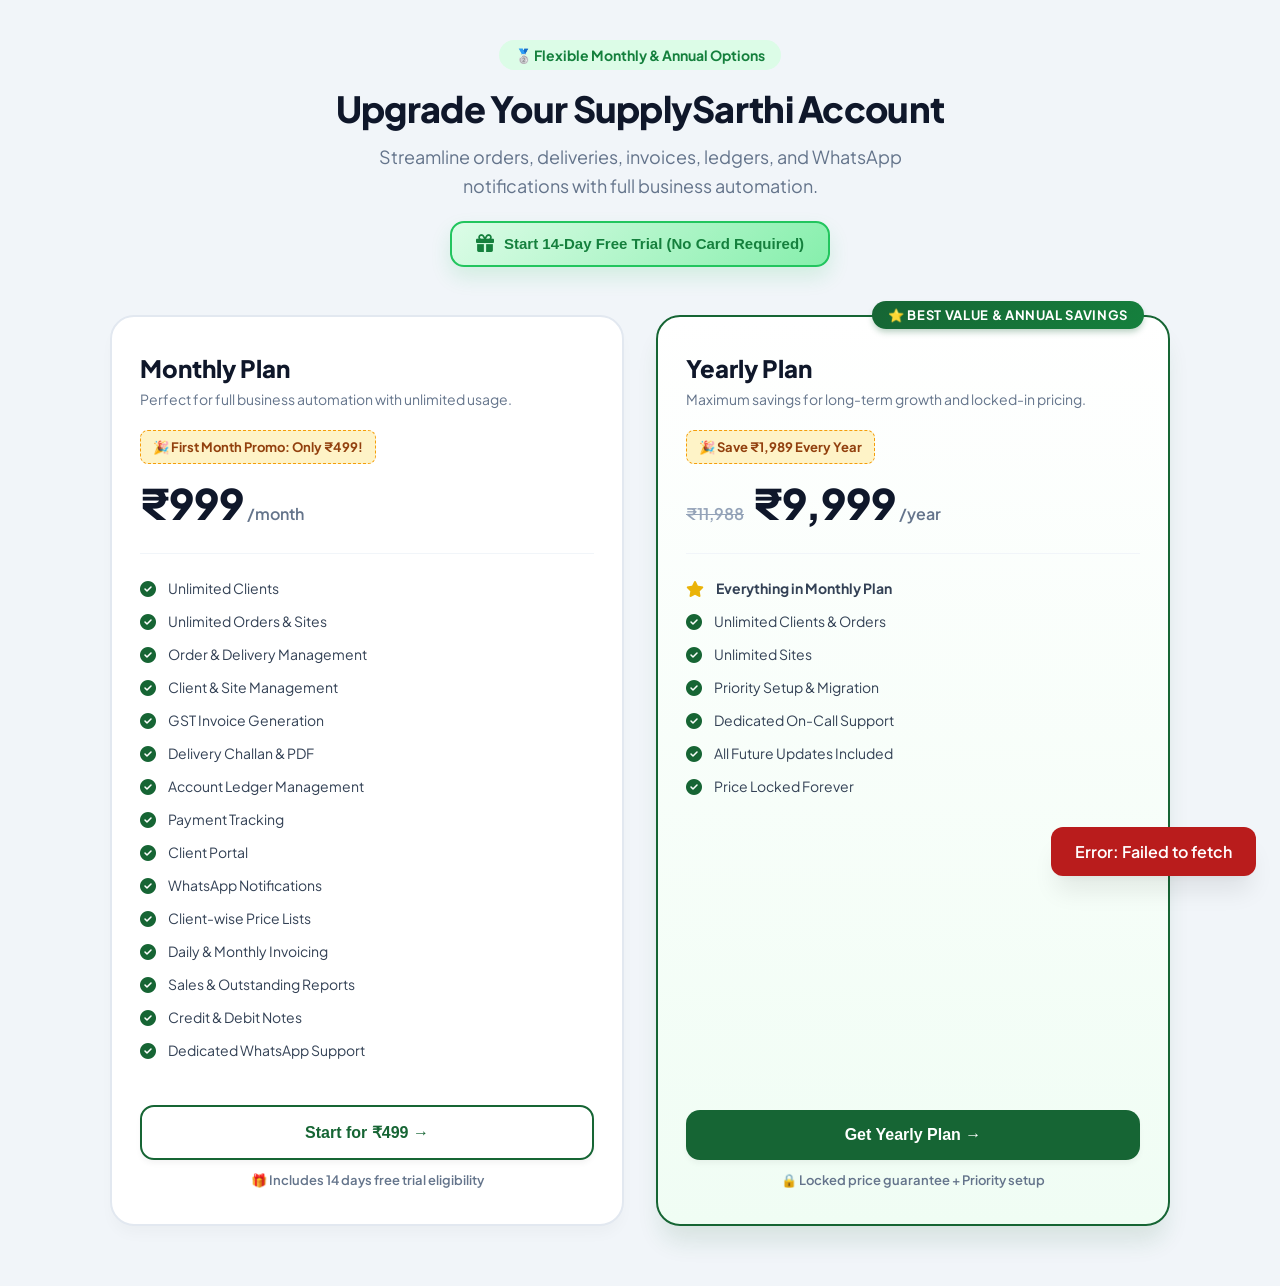
==== subscription.html @ 8e4b7848 "update" ====
<!DOCTYPE html>
<html lang="en">
<head>
  <meta charset="UTF-8">
  <meta name="viewport" content="width=device-width, initial-scale=1.0, maximum-scale=1.0">
  <title>SupplySarthi | Flexible Subscription Plans</title>
  <link rel="preconnect" href="https://fonts.googleapis.com">
  <link rel="preconnect" href="https://fonts.gstatic.com" crossorigin>
  <link href="https://fonts.googleapis.com/css2?family=Plus+Jakarta+Sans:wght@400;500;600;700;800&display=swap" rel="stylesheet">
  <link rel="stylesheet" href="https://cdnjs.cloudflare.com/ajax/libs/font-awesome/6.4.0/css/all.min.css">
  <link rel="stylesheet" href="styles.css">
  <style>
    :root {
      --primary: #166534;
      --primary-dark: #14532d;
      --primary-light: #dcfce7;
      --accent: #f59e0b;
      --bg: #f8fafc;
      --card-bg: #ffffff;
      --text: #0f172a;
      --text-muted: #64748b;
      --border: #e2e8f0;
      --shadow-lg: 0 20px 25px -5px rgba(0, 0, 0, 0.08), 0 8px 10px -6px rgba(0, 0, 0, 0.04);
    }
    
    body {
      font-family: 'Plus Jakarta Sans', sans-serif;
      background: #f1f5f9;
      color: var(--text);
      margin: 0;
      padding: 0;
      min-height: 100vh;
    }

    .sub-container {
      max-width: 1100px;
      margin: 0 auto;
      padding: 40px 20px 60px;
    }

    .sub-header {
      text-align: center;
      margin-bottom: 48px;
    }

    .sub-badge {
      display: inline-flex;
      align-items: center;
      gap: 6px;
      padding: 6px 16px;
      background: #dcfce7;
      color: #15803d;
      border-radius: 9999px;
      font-size: 14px;
      font-weight: 700;
      margin-bottom: 16px;
    }

    .sub-title {
      font-size: 36px;
      font-weight: 800;
      color: #0f172a;
      margin: 0 0 12px;
      letter-spacing: -0.02em;
    }

    .sub-subtitle {
      font-size: 18px;
      color: #64748b;
      margin: 0 auto;
      max-width: 600px;
      line-height: 1.6;
    }

    .plans-grid {
      display: grid;
      grid-template-columns: repeat(auto-fit, minmax(320px, 1fr));
      gap: 32px;
      align-items: stretch;
    }

    .plan-card {
      background: #ffffff;
      border: 2px solid var(--border);
      border-radius: 24px;
      padding: 36px 28px;
      position: relative;
      display: flex;
      flex-direction: column;
      box-shadow: 0 10px 15px -3px rgba(0,0,0,0.03);
      transition: transform 0.2s ease, box-shadow 0.2s ease;
    }

    .plan-card:hover {
      transform: translateY(-4px);
      box-shadow: var(--shadow-lg);
    }

    .plan-card.featured {
      border-color: var(--primary);
      background: linear-gradient(180deg, #ffffff 0%, #f0fdf4 100%);
      box-shadow: 0 20px 25px -5px rgba(22, 101, 52, 0.12);
    }

    .featured-tag {
      position: absolute;
      top: -16px;
      right: 24px;
      background: linear-gradient(135deg, #166534, #15803d);
      color: #ffffff;
      font-weight: 700;
      font-size: 13px;
      padding: 6px 16px;
      border-radius: 9999px;
      letter-spacing: 0.05em;
      text-transform: uppercase;
      box-shadow: 0 4px 6px -1px rgba(22, 101, 52, 0.3);
    }

    .plan-name {
      font-size: 24px;
      font-weight: 800;
      color: #0f172a;
      margin: 0 0 6px;
      display: flex;
      align-items: center;
      gap: 10px;
    }

    .plan-desc {
      font-size: 14px;
      color: #64748b;
      margin: 0 0 20px;
      line-height: 1.5;
    }

    .plan-price-box {
      margin-bottom: 24px;
      padding-bottom: 24px;
      border-bottom: 1px solid #f1f5f9;
    }

    .promo-banner {
      background: #fef3c7;
      color: #92400e;
      border: 1px dashed #f59e0b;
      padding: 8px 12px;
      border-radius: 8px;
      font-size: 13px;
      font-weight: 700;
      margin-bottom: 12px;
      display: inline-block;
    }

    .price-original {
      text-decoration: line-through;
      color: #94a3b8;
      font-size: 16px;
      font-weight: 600;
      margin-right: 6px;
    }

    .price-value {
      font-size: 42px;
      font-weight: 800;
      color: #0f172a;
    }

    .price-period {
      font-size: 16px;
      color: #64748b;
      font-weight: 600;
    }

    .feature-list {
      list-style: none;
      padding: 0;
      margin: 0 0 32px;
      flex-grow: 1;
    }

    .feature-item {
      display: flex;
      align-items: flex-start;
      gap: 12px;
      font-size: 14px;
      color: #334155;
      margin-bottom: 12px;
      line-height: 1.5;
    }

    .feature-item i {
      color: #166534;
      font-size: 16px;
      margin-top: 3px;
      flex-shrink: 0;
    }

    .btn-plan {
      display: block;
      width: 100%;
      padding: 16px;
      border-radius: 14px;
      font-size: 16px;
      font-weight: 700;
      text-align: center;
      cursor: pointer;
      border: none;
      transition: all 0.2s ease;
      box-shadow: 0 4px 6px -1px rgba(0, 0, 0, 0.05);
    }

    .btn-plan-primary {
      background: var(--primary);
      color: #ffffff;
    }

    .btn-plan-primary:hover {
      background: var(--primary-dark);
      box-shadow: 0 10px 15px -3px rgba(22, 101, 52, 0.3);
    }

    .btn-plan-outline {
      background: #ffffff;
      color: var(--primary);
      border: 2px solid var(--primary);
    }

    .btn-plan-outline:hover {
      background: #f0fdf4;
    }

    .trial-badge {
      text-align: center;
      font-size: 13px;
      color: #64748b;
      margin-top: 12px;
      font-weight: 600;
    }

    .toast-box {
      position: fixed;
      bottom: 24px;
      right: 24px;
      padding: 14px 24px;
      border-radius: 12px;
      background: #0f172a;
      color: #fff;
      font-weight: 600;
      z-index: 9999;
      display: none;
      box-shadow: var(--shadow-lg);
    }
    .toast-box.show { display: block; }
  </style>
</head>
<body>

  <div class="sub-container">
    <div class="sub-header">
      <div class="sub-badge">🥈 Flexible Monthly &amp; Annual Options</div>
      <h1 class="sub-title">Upgrade Your SupplySarthi Account</h1>
      <p class="sub-subtitle">Streamline orders, deliveries, invoices, ledgers, and WhatsApp notifications with full business automation.</p>
      
      <div id="freeTrialBtnContainer" style="margin-top:20px;">
        <button onclick="startFreeTrialDirect()" style="background:linear-gradient(135deg,#dcfce7,#86efac);color:#15803d;border:2px solid #22c55e;padding:12px 24px;border-radius:14px;font-size:15px;font-weight:800;cursor:pointer;display:inline-flex;align-items:center;gap:10px;box-shadow:0 10px 20px rgba(34,197,94,0.15);transition:transform 0.2s;">
          <i class="fa fa-gift" style="font-size:18px;"></i> Start 14-Day Free Trial (No Card Required)
        </button>
      </div>
    </div>

    <div class="plans-grid">

      <!-- Monthly Plan Card -->
      <div class="plan-card">
        <div class="plan-name">
          <span>Monthly Plan</span>
        </div>
        <p class="plan-desc">Perfect for full business automation with unlimited usage.</p>
        
        <div class="plan-price-box">
          <div class="promo-banner">🎉 First Month Promo: Only ₹499!</div>
          <div>
            <span class="price-value">₹999</span>
            <span class="price-period">/month</span>
          </div>
        </div>

        <ul class="feature-list">
          <li class="feature-item"><i class="fa-solid fa-check-circle"></i> <span>Unlimited Clients</span></li>
          <li class="feature-item"><i class="fa-solid fa-check-circle"></i> <span>Unlimited Orders & Sites</span></li>
          <li class="feature-item"><i class="fa-solid fa-check-circle"></i> <span>Order & Delivery Management</span></li>
          <li class="feature-item"><i class="fa-solid fa-check-circle"></i> <span>Client & Site Management</span></li>
          <li class="feature-item"><i class="fa-solid fa-check-circle"></i> <span>GST Invoice Generation</span></li>
          <li class="feature-item"><i class="fa-solid fa-check-circle"></i> <span>Delivery Challan & PDF</span></li>
          <li class="feature-item"><i class="fa-solid fa-check-circle"></i> <span>Account Ledger Management</span></li>
          <li class="feature-item"><i class="fa-solid fa-check-circle"></i> <span>Payment Tracking</span></li>
          <li class="feature-item"><i class="fa-solid fa-check-circle"></i> <span>Client Portal</span></li>
          <li class="feature-item"><i class="fa-solid fa-check-circle"></i> <span>WhatsApp Notifications</span></li>
          <li class="feature-item"><i class="fa-solid fa-check-circle"></i> <span>Client-wise Price Lists</span></li>
          <li class="feature-item"><i class="fa-solid fa-check-circle"></i> <span>Daily & Monthly Invoicing</span></li>
          <li class="feature-item"><i class="fa-solid fa-check-circle"></i> <span>Sales & Outstanding Reports</span></li>
          <li class="feature-item"><i class="fa-solid fa-check-circle"></i> <span>Credit & Debit Notes</span></li>
          <li class="feature-item"><i class="fa-solid fa-check-circle"></i> <span>Dedicated WhatsApp Support</span></li>
        </ul>

        <button class="btn-plan btn-plan-outline" onclick="startSubscriptionCheckout('monthly', true)">
          Start for ₹499 →
        </button>
        <div id="freeTrialBadge" class="trial-badge">🎁 Includes 14 days free trial eligibility</div>
      </div>

      <!-- Yearly Plan Card (Featured) -->
      <div class="plan-card featured">
        <div class="featured-tag">⭐ Best Value & Annual Savings</div>
        <div class="plan-name">
          <span>Yearly Plan</span>
        </div>
        <p class="plan-desc">Maximum savings for long-term growth and locked-in pricing.</p>
        
        <div class="plan-price-box">
          <div class="promo-banner">🎉 Save ₹1,989 Every Year</div>
          <div>
            <span class="price-original">₹11,988</span>
            <span class="price-value">₹9,999</span>
            <span class="price-period">/year</span>
          </div>
        </div>

        <ul class="feature-list">
          <li class="feature-item"><i class="fa-solid fa-star" style="color:#eab308;"></i> <strong>Everything in Monthly Plan</strong></li>
          <li class="feature-item"><i class="fa-solid fa-check-circle"></i> <span>Unlimited Clients & Orders</span></li>
          <li class="feature-item"><i class="fa-solid fa-check-circle"></i> <span>Unlimited Sites</span></li>
          <li class="feature-item"><i class="fa-solid fa-check-circle"></i> <span>Priority Setup & Migration</span></li>
          <li class="feature-item"><i class="fa-solid fa-check-circle"></i> <span>Dedicated On-Call Support</span></li>
          <li class="feature-item"><i class="fa-solid fa-check-circle"></i> <span>All Future Updates Included</span></li>
          <li class="feature-item"><i class="fa-solid fa-check-circle"></i> <span>Price Locked Forever</span></li>
        </ul>

        <button class="btn-plan btn-plan-primary" onclick="startSubscriptionCheckout('yearly', false)">
          Get Yearly Plan →
        </button>
        <div class="trial-badge">🔒 Locked price guarantee + Priority setup</div>
      </div>

    </div>
  </div>

  <div id="toast" class="toast-box"></div>

  <!-- Busy Overlay -->
  <div id="busyOverlay" class="busy-overlay" style="display:none;position:fixed;inset:0;background:rgba(15,23,42,0.6);backdrop-filter:blur(4px);z-index:10000;justify-content:center;align-items:center;color:#fff;text-align:center;">
    <div style="background:#ffffff;color:#0f172a;padding:32px 48px;border-radius:20px;box-shadow:var(--shadow-lg);">
      <i class="fa-solid fa-circle-notch fa-spin" style="font-size:36px;color:#166534;margin-bottom:16px;"></i>
      <h3 id="busyTitle" style="margin:0 0 8px;font-size:20px;">Please wait</h3>
      <p id="busySubtitle" style="margin:0;color:#64748b;font-size:14px;">Processing...</p>
    </div>
  </div>

  <script src="https://checkout.razorpay.com/v1/checkout.js"></script>
  <script src="config.js"></script>
  <script>
    document.addEventListener('DOMContentLoaded', function () {
      api('getSubscriptionInfo', {}, function (r) {
        if (r && (r.hasUsedTrial || r.canUseFreeTrial === false || r.plan)) {
          var btnContainer = document.getElementById('freeTrialBtnContainer');
          if (btnContainer) btnContainer.style.display = 'none';
          var trialBadge = document.getElementById('freeTrialBadge');
          if (trialBadge) trialBadge.style.display = 'none';
        }
      });
    });

    function toast(msg, isErr) {
      var t = document.getElementById('toast');
      t.textContent = msg;
      t.style.background = isErr ? '#b91c1c' : '#166534';
      t.classList.add('show');
      setTimeout(function () { t.classList.remove('show'); }, 3500);
    }
    function beginBusy(title, subtitle) {
      document.getElementById('busyTitle').textContent = title || 'Please wait';
      document.getElementById('busySubtitle').textContent = subtitle || 'Processing...';
      document.getElementById('busyOverlay').style.display = 'flex';
    }
    function endBusy() {
      document.getElementById('busyOverlay').style.display = 'none';
    }
    function api(action, payload, cb, errCb) {
      var body = Object.assign({ action: action }, payload || {});
      fetch(CONFIG.GAS_URL, {
        method: 'POST',
        headers: { 'Content-Type': 'text/plain;charset=utf-8' },
        body: JSON.stringify(body)
      })
      .then(function (r) { return r.json(); })
      .then(function (data) { if (cb) cb(data); })
      .catch(function (err) { if (errCb) errCb(err); else toast('Error: ' + err.message, true); });
    }
    function startFreeTrialDirect() {
      beginBusy('Activating Free Trial', 'Updating subscription database...');
      api('startFreeTrial', {}, function (r) {
        endBusy();
        if (r && r.success) {
          toast('🎉 ' + (r.message || '14-Day Free Trial activated!'), false);
          setTimeout(function () { window.location.href = 'index.html'; }, 1200);
        } else {
          toast('❌ ' + (r ? r.message : 'Trial activation failed'), true);
        }
      }, function (err) {
        endBusy();
        toast('❌ Error: ' + err.message, true);
      });
    }
  </script>
  <script src="razorpay.js"></script>
</body>
</html>
---- styles.css ----
@import url('https://fonts.googleapis.com/css2?family=Inter:wght@400;500;600;700;800;900&display=swap');

* {
  margin: 0;
  padding: 0;
  box-sizing: border-box;
}

:root {
  --green-dark: #052e16;
  --green-mid: #14532d;
  --green-bright: #16a34a;
  --green-light: #4ade80;
  --accent: #f59e0b;
  --accent2: #ef4444;
  --bg: #f0fdf4;
  --white: #ffffff;
  --text: #0f1f14;
  --muted: #5a7065;
  --border: #bbf7d0;
  --sidebar-w: 240px;
  --shadow: 0 1px 3px rgba(5, 46, 22, 0.06), 0 4px 16px rgba(5, 46, 22, 0.08);
  --shadow-lg: 0 8px 32px rgba(5, 46, 22, 0.12), 0 2px 8px rgba(5, 46, 22, 0.06);
  --radius: 14px;
  --radius-sm: 9px;
  --radius-lg: 20px;
}

body {
  font-family: 'Inter', sans-serif;
  background: var(--bg);
  color: var(--text);
  min-height: 100vh;
  -webkit-font-smoothing: antialiased;
}

.brand-stack {
  display: flex;
  flex-direction: column;
  min-width: 0;
  line-height: 1.15;
}

.brand-name {
  font-weight: 800;
  white-space: nowrap;
  overflow: hidden;
  text-overflow: ellipsis;
  letter-spacing: -0.3px;
}

.brand-powered {
  font-size: 10px;
  opacity: 0.65;
  letter-spacing: 0.5px;
  white-space: nowrap;
  overflow: hidden;
  text-overflow: ellipsis;
}

.brand-powered-accent {
  font-weight: 700;
  opacity: 1;
}

/* ===== SCREEN SYSTEM ===== */
.screen {
  display: none !important;
}

.screen.active {
  display: block !important;
}

/* ===== LOADER ===== */
#loader {
  position: fixed;
  inset: 0;
  background: linear-gradient(135deg, var(--green-dark) 0%, #0d3320 50%, #052e16 100%);
  display: flex;
  flex-direction: column;
  align-items: center;
  justify-content: center;
  z-index: 9999;
  color: white;
  gap: 20px;
}

#loader::before {
  content: '';
  position: absolute;
  width: 600px;
  height: 600px;
  border-radius: 50%;
  background: radial-gradient(circle, rgba(22, 163, 74, 0.18) 0%, transparent 70%);
  animation: loaderPulse 3s ease-in-out infinite;
}

@keyframes loaderPulse {

  0%,
  100% {
    transform: scale(1);
    opacity: 0.6;
  }

  50% {
    transform: scale(1.15);
    opacity: 1;
  }
}

#loader .logo {
  font-size: 52px;
  filter: drop-shadow(0 0 24px rgba(74, 222, 128, 0.4));
  position: relative;
  z-index: 1;
}

#loader h1 {
  font-size: 24px;
  font-weight: 800;
  letter-spacing: -0.5px;
  position: relative;
  z-index: 1;
}

#loader .brand-powered {
  opacity: 0.65;
  color: rgba(187, 247, 208, 0.9);
  position: relative;
  z-index: 1;
}

#loader p {
  font-size: 13px;
  opacity: 0.5;
  position: relative;
  z-index: 1;
  letter-spacing: 0.5px;
}

.spinner {
  width: 36px;
  height: 36px;
  border: 3px solid rgba(255, 255, 255, 0.15);
  border-top-color: rgba(74, 222, 128, 0.9);
  border-radius: 50%;
  animation: spin 0.75s linear infinite;
  position: relative;
  z-index: 1;
}

@keyframes spin {
  to {
    transform: rotate(360deg);
  }
}

/* ===== GLOBAL BUSY OVERLAY ===== */
#busyOverlay {
  position: fixed;
  inset: 0;
  display: none;
  align-items: center;
  justify-content: center;
  background: rgba(5, 46, 22, 0.4);
  backdrop-filter: blur(4px);
  -webkit-backdrop-filter: blur(4px);
  z-index: 9998;
  padding: 18px;
}

#busyOverlay.open {
  display: flex;
}

.busy-card {
  width: 100%;
  max-width: 400px;
  background: rgba(255, 255, 255, 0.97);
  border: 1px solid rgba(187, 247, 208, 0.8);
  border-radius: var(--radius-lg);
  box-shadow: 0 24px 64px rgba(5, 46, 22, 0.22);
  padding: 20px 24px;
  display: flex;
  align-items: center;
  gap: 16px;
}

.busy-spin {
  width: 38px;
  height: 38px;
  border: 3px solid rgba(22, 163, 74, 0.15);
  border-top-color: var(--green-bright);
  border-radius: 50%;
  animation: spin 0.75s linear infinite;
  flex: 0 0 auto;
}

.busy-ttl {
  font-size: 14px;
  font-weight: 700;
  color: var(--green-dark);
  margin-bottom: 3px;
  letter-spacing: -0.2px;
}

.busy-sub {
  font-size: 12px;
  color: var(--muted);
}

/* ===== LEDGER ===== */
.ledger-sum {
  margin-top: 16px;
  display: grid;
  grid-template-columns: repeat(3, 1fr);
  gap: 12px;
}

.ledger-sum .ls-card {
  border: 1px solid var(--border);
  border-radius: var(--radius);
  padding: 14px 16px;
  background: white;
  display: flex;
  align-items: center;
  justify-content: space-between;
  gap: 12px;
  box-shadow: var(--shadow);
}

.ledger-sum .ls-lbl {
  font-size: 10px;
  color: var(--muted);
  font-weight: 700;
  text-transform: uppercase;
  letter-spacing: 0.7px;
  margin-bottom: 5px;
}

.ledger-sum .ls-val {
  font-size: 17px;
  font-weight: 800;
  color: var(--text);
  letter-spacing: -0.3px;
}

.ledger-sum .ls-icon {
  width: 36px;
  height: 36px;
  border-radius: 10px;
  display: flex;
  align-items: center;
  justify-content: center;
  flex: 0 0 auto;
  font-size: 15px;
}

@media(max-width:640px) {
  .ledger-sum {
    grid-template-columns: 1fr;
  }
}

/* ===== LOGIN SCREEN ===== */
#loginScreen {
  min-height: 100vh;
  display: flex;
  align-items: center;
  justify-content: center;
  padding: 24px;
  background:
    radial-gradient(ellipse 900px 700px at 15% 15%, rgba(22, 163, 74, 0.12) 0%, transparent 65%),
    radial-gradient(ellipse 700px 500px at 85% 80%, rgba(245, 158, 11, 0.08) 0%, transparent 65%),
    linear-gradient(160deg, #e8f5ea 0%, #f0fdf4 50%, #ecfdf5 100%);
  background-attachment: fixed;
}

#loginScreen.active {
  display: flex !important;
}

.login-shell {
  width: 100%;
  max-width: 440px;
}

#loginBox {
  --loginA: var(--green-dark);
  --loginB: var(--green-bright);
  --loginRing: rgba(22, 163, 74, 0.2);
  --loginSoft: rgba(22, 163, 74, 0.12);
  width: 100%;
  border-radius: 28px;
  overflow: hidden;
  border: 1px solid rgba(255, 255, 255, 0.7);
  box-shadow: 0 32px 80px rgba(5, 46, 22, 0.16), 0 4px 16px rgba(5, 46, 22, 0.08), inset 0 1px 0 rgba(255, 255, 255, 0.9);
  background: rgba(255, 255, 255, 0.92);
  backdrop-filter: blur(32px);
  -webkit-backdrop-filter: blur(32px);
  transition: all 0.4s cubic-bezier(0.16, 1, 0.3, 1);
  display: flex;
  flex-direction: column;
}

#loginBox.mode-admin {
  --loginA: #052e16;
  --loginB: #16a34a;
  --loginRing: rgba(22, 163, 74, 0.22);
  --loginSoft: rgba(22, 163, 74, 0.12);
}

#loginBox.mode-client {
  --loginA: #1e3a8a;
  --loginB: #0284c7;
  --loginRing: rgba(2, 132, 199, 0.22);
  --loginSoft: rgba(30, 58, 138, 0.10);
}

.login-hero {
  position: relative;
  padding: 44px 36px 34px;
  color: #fff;
  background: linear-gradient(140deg, var(--loginA) 0%, var(--loginB) 100%);
  text-align: center;
  display: flex;
  flex-direction: column;
  align-items: center;
  gap: 16px;
  overflow: hidden;
}

.login-hero::before {
  content: '';
  position: absolute;
  top: -40%;
  right: -20%;
  width: 280px;
  height: 280px;
  border-radius: 50%;
  background: rgba(255, 255, 255, 0.07);
  pointer-events: none;
}

.login-hero::after {
  content: '';
  position: absolute;
  bottom: -30px;
  left: 0;
  right: 0;
  height: 60px;
  background: rgba(255, 255, 255, 0.92);
  filter: blur(16px);
  border-radius: 50%;
  transform: scaleX(1.2);
}

.login-brand {
  display: flex;
  flex-direction: column;
  align-items: center;
  gap: 14px;
  position: relative;
  z-index: 2;
}

.login-brand-icon {
  width: 64px;
  height: 64px;
  border-radius: 20px;
  background: rgba(255, 255, 255, 0.18);
  border: 1.5px solid rgba(255, 255, 255, 0.3);
  display: flex;
  align-items: center;
  justify-content: center;
  font-size: 30px;
  box-shadow: 0 12px 32px rgba(0, 0, 0, 0.15), inset 0 1px 0 rgba(255, 255, 255, 0.3);
  backdrop-filter: blur(12px);
}

.login-logo-sub {
  font-size: 11px;
  opacity: 0.8;
  letter-spacing: 0.8px;
  margin-top: 4px;
}

.login-hero-title {
  font-size: 26px;
  font-weight: 800;
  letter-spacing: -0.6px;
  line-height: 1.2;
  position: relative;
  z-index: 2;
}

.login-hero-sub {
  font-size: 13px;
  opacity: 0.85;
  line-height: 1.6;
  max-width: 300px;
  margin: 0 auto;
  position: relative;
  z-index: 2;
  font-weight: 500;
}

.login-card {
  padding: 0 32px 38px;
  background: transparent;
  position: relative;
  z-index: 3;
  display: flex;
  flex-direction: column;
  gap: 22px;
}

.tab-row {
  display: flex;
  align-items: center;
  gap: 6px;
  padding: 5px;
  border-radius: 18px;
  position: relative;
  margin-top: -22px;
  z-index: 10;
  box-shadow: 0 8px 28px rgba(0, 0, 0, 0.08);
  background: #fff;
  border: 1px solid rgba(0, 0, 0, 0.04);
}

.tab-btn {
  flex: 1;
  padding: 11px 16px;
  border: none;
  background: transparent;
  border-radius: 14px;
  font-family: inherit;
  font-size: 13px;
  font-weight: 700;
  color: var(--muted);
  cursor: pointer;
  transition: all 0.3s cubic-bezier(0.16, 1, 0.3, 1);
  display: flex;
  align-items: center;
  justify-content: center;
  gap: 8px;
  letter-spacing: -0.1px;
}

.tab-btn:hover {
  color: var(--text);
  background: var(--bg);
}

.tab-btn.active {
  background: linear-gradient(135deg, var(--loginA), var(--loginB));
  color: #fff;
  box-shadow: 0 6px 18px var(--loginSoft);
}

.lform {
  display: none;
  animation: formFadeIn 0.35s ease forwards;
}

@keyframes formFadeIn {
  from {
    opacity: 0;
    transform: translateY(8px);
  }

  to {
    opacity: 1;
    transform: translateY(0);
  }
}

.lform.active {
  display: block;
}

.fgroup {
  margin-bottom: 18px;
}

.fgroup label {
  display: block;
  font-size: 11px;
  font-weight: 700;
  color: var(--text);
  margin-bottom: 8px;
  text-transform: uppercase;
  letter-spacing: 0.9px;
}

.inp-wrap {
  position: relative;
}

.inp-wrap i {
  position: absolute;
  left: 16px;
  top: 50%;
  transform: translateY(-50%);
  color: var(--muted);
  font-size: 14px;
  transition: color 0.25s ease;
  pointer-events: none;
}

.inp-wrap input {
  width: 100%;
  padding: 14px 14px 14px 46px;
  border: 1.5px solid #e2e8e5;
  border-radius: 14px;
  font-family: inherit;
  font-size: 14px;
  font-weight: 500;
  color: var(--text);
  background: rgba(240, 253, 244, 0.5);
  outline: none;
  transition: all 0.25s ease;
}

.inp-wrap input::placeholder {
  color: #94a3b8;
  font-weight: 400;
}

.inp-wrap input:focus {
  background: #fff;
  border-color: var(--loginB, var(--green-bright));
  box-shadow: 0 0 0 4px var(--loginRing);
}

.inp-wrap:focus-within i {
  color: var(--loginB, var(--green-bright));
}

.btn-login {
  width: 100%;
  padding: 16px;
  background: linear-gradient(135deg, var(--loginA), var(--loginB));
  color: white;
  border: none;
  border-radius: 14px;
  font-family: inherit;
  font-size: 15px;
  font-weight: 700;
  cursor: pointer;
  transition: all 0.3s cubic-bezier(0.16, 1, 0.3, 1);
  display: flex;
  align-items: center;
  justify-content: center;
  gap: 10px;
  margin-top: 10px;
  box-shadow: 0 8px 24px var(--loginSoft);
  letter-spacing: -0.2px;
}

.btn-login:hover {
  transform: translateY(-2px);
  box-shadow: 0 14px 32px var(--loginRing);
  filter: brightness(1.06);
}

.btn-login:active {
  transform: translateY(0);
}

.btn-login:disabled {
  opacity: 0.55;
  transform: none;
  cursor: not-allowed;
  box-shadow: none;
}

.err-box {
  background: #fef2f2;
  border: 1px solid #fecaca;
  color: #dc2626;
  padding: 12px 14px;
  border-radius: 12px;
  font-size: 13px;
  margin-top: 12px;
  display: none;
  font-weight: 600;
  animation: errShake 0.4s ease;
  align-items: center;
  gap: 8px;
}

@keyframes errShake {

  0%,
  100% {
    transform: translateX(0);
  }

  25% {
    transform: translateX(-4px);
  }

  75% {
    transform: translateX(4px);
  }
}

/* ===== ADMIN LAYOUT ===== */
#adminScreen {
  display: none;
  min-height: 100vh;
}

#adminScreen.active {
  display: flex !important;
  flex-direction: row;
}

.sidebar {
  width: var(--sidebar-w);
  background: linear-gradient(180deg, #052e16 0%, #061f10 100%);
  color: white;
  position: fixed;
  top: 0;
  left: 0;
  height: 100vh;
  display: flex;
  flex-direction: column;
  z-index: 100;
  overflow-y: auto;
  overflow-x: hidden;
  transition: transform 0.3s cubic-bezier(0.16, 1, 0.3, 1);
  scrollbar-width: none;
}

.sidebar::-webkit-scrollbar {
  display: none;
}

.sb-logo {
  padding: 20px 16px 16px;
  display: flex;
  align-items: center;
  gap: 12px;
  border-bottom: 1px solid rgba(255, 255, 255, 0.08);
}

.sb-logo>div {
  min-width: 0;
}

.sb-icon {
  width: 38px;
  height: 38px;
  background: linear-gradient(135deg, var(--green-bright), #22c55e);
  border-radius: 11px;
  display: flex;
  align-items: center;
  justify-content: center;
  font-size: 18px;
  flex: 0 0 auto;
  box-shadow: 0 4px 14px rgba(22, 163, 74, 0.4);
}

.sb-text {
  font-size: 14px;
  font-weight: 800;
  white-space: nowrap;
  overflow: hidden;
  text-overflow: ellipsis;
  letter-spacing: -0.3px;
}

.sb-sub {
  font-size: 10px;
  opacity: 0.4;
  letter-spacing: 0.8px;
  white-space: nowrap;
  overflow: hidden;
  text-overflow: ellipsis;
  margin-top: 2px;
}

.nav-sec {
  padding: 16px 16px 6px;
  font-size: 9px;
  text-transform: uppercase;
  letter-spacing: 1.8px;
  opacity: 0.35;
  font-weight: 700;
}

.nav-a {
  display: flex;
  align-items: center;
  gap: 10px;
  padding: 10px 12px;
  margin: 1px 10px;
  border-radius: 10px;
  cursor: pointer;
  font-size: 13px;
  font-weight: 500;
  color: rgba(255, 255, 255, 0.65);
  transition: all 0.2s ease;
  user-select: none;
  letter-spacing: -0.1px;
}

.nav-a:hover {
  background: rgba(255, 255, 255, 0.08);
  color: rgba(255, 255, 255, 0.95);
}

.nav-a.active {
  background: linear-gradient(135deg, rgba(22, 163, 74, 0.28) 0%, rgba(22, 163, 74, 0.16) 100%);
  color: #4ade80;
  font-weight: 700;
  border: 1px solid rgba(74, 222, 128, 0.18);
}

.nav-a i {
  width: 16px;
  text-align: center;
  font-size: 12px;
  opacity: 0.85;
}

.nav-badge {
  margin-left: auto;
  background: var(--accent);
  color: white;
  font-size: 9px;
  font-weight: 800;
  padding: 2px 7px;
  border-radius: 20px;
  letter-spacing: 0.3px;
}

.sb-foot {
  margin-top: auto;
  padding: 14px 16px;
  border-top: 1px solid rgba(255, 255, 255, 0.07);
  font-size: 10px;
  opacity: 0.35;
  letter-spacing: 0.3px;
}

.admin-main {
  margin-left: var(--sidebar-w);
  flex: 1;
  min-height: 100vh;
  display: flex;
  flex-direction: column;
}

.topbar {
  background: rgba(255, 255, 255, 0.96);
  backdrop-filter: blur(12px);
  -webkit-backdrop-filter: blur(12px);
  border-bottom: 1px solid rgba(187, 247, 208, 0.5);
  padding: 0 24px;
  height: 60px;
  display: flex;
  align-items: center;
  justify-content: space-between;
  position: sticky;
  top: 0;
  z-index: 50;
  box-shadow: 0 1px 12px rgba(5, 46, 22, 0.06);
}

.menu-tog {
  display: none;
  background: none;
  border: none;
  cursor: pointer;
  font-size: 20px;
  color: var(--text);
  padding: 4px;
}

.page-ttl {
  font-size: 15px;
  font-weight: 800;
  letter-spacing: -0.3px;
  color: var(--green-dark);
}

.admin-chip {
  display: flex;
  align-items: center;
  gap: 7px;
  background: linear-gradient(135deg, #f0fdf4, #dcfce7);
  border: 1px solid #bbf7d0;
  padding: 6px 14px;
  border-radius: 999px;
  font-size: 12px;
  font-weight: 700;
  color: var(--green-dark);
}

.credit-chip {
  display: flex;
  align-items: center;
  gap: 8px;
  padding: 6px 14px;
  border-radius: 999px;
  background: linear-gradient(135deg, #eef2ff, #eff6ff);
  border: 1px solid #c7d2fe;
  color: #1e40af;
  font-size: 12px;
  font-weight: 800;
  letter-spacing: -0.1px;
  box-shadow: 0 4px 14px rgba(30, 64, 175, 0.08);
  white-space: nowrap;
}

.credit-chip i {
  font-size: 11px;
}

.credit-chip-lbl {
  font-size: 10px;
  font-weight: 700;
  opacity: 0.7;
  text-transform: uppercase;
  letter-spacing: 0.8px;
}

.credit-chip-val {
  font-size: 13px;
  font-weight: 800;
  color: inherit;
}

.credit-chip--dark {
  background: rgba(255, 255, 255, 0.12);
  border: 1px solid rgba(255, 255, 255, 0.2);
  color: #fff;
  box-shadow: 0 8px 24px rgba(0, 0, 0, 0.12);
  backdrop-filter: blur(12px);
  -webkit-backdrop-filter: blur(12px);
}

@media(max-width:420px) {
  #cCreditChipMobile {
    padding: 6px 10px;
    gap: 6px;
  }

  #cCreditChipMobile .credit-chip-lbl {
    display: none;
  }
}

.admin-dot {
  width: 7px;
  height: 7px;
  background: var(--green-light);
  border-radius: 50%;
  box-shadow: 0 0 6px rgba(74, 222, 128, 0.8);
  animation: dotPulse 2s ease-in-out infinite;
}

@keyframes dotPulse {

  0%,
  100% {
    opacity: 1;
  }

  50% {
    opacity: 0.5;
  }
}

.btn-logout {
  padding: 7px 14px;
  background: white;
  border: 1.5px solid var(--border);
  border-radius: var(--radius-sm);
  font-family: inherit;
  font-size: 12px;
  font-weight: 600;
  cursor: pointer;
  color: var(--muted);
  transition: all 0.2s ease;
  display: inline-flex;
  align-items: center;
  gap: 6px;
}

.btn-logout:hover {
  border-color: var(--accent2);
  color: var(--accent2);
  background: #fef2f2;
}

.acontent {
  padding: 24px;
  flex: 1;
}

.apage {
  display: none;
}

.apage.active {
  display: block;
}

/* ===== CLIENT LAYOUT ===== */
#clientScreen {
  display: none;
}

#clientScreen.active {
  display: block !important;
}

.client-shell {
  min-height: 100vh;
}

#clientScreen .c-sidebar {
  display: none;
}

#clientScreen .c-desktop-topbar {
  display: none;
}

#clientScreen .client-main {
  margin-left: 0;
}

@media(min-width:901px) {
  #clientScreen .client-shell {
    display: flex;
  }

  #clientScreen .c-sidebar {
    display: flex;
  }

  #clientScreen .c-topnav,
  #clientScreen .bottom-nav {
    display: none;
  }

  #clientScreen .c-desktop-topbar {
    display: flex;
  }

  #clientScreen .c-content {
    max-width: none;
    margin: 0;
    padding: 24px;
    padding-bottom: 24px;
    flex: 1;
  }

  #clientScreen .client-main {
    margin-left: var(--sidebar-w);
  }
}

.c-topnav {
  background: linear-gradient(135deg, var(--green-dark), #0d3320);
  color: white;
  padding: 12px 18px;
  display: flex;
  align-items: center;
  justify-content: space-between;
  position: sticky;
  top: 0;
  z-index: 100;
  box-shadow: 0 2px 12px rgba(5, 46, 22, 0.3);
}

.c-brand {
  display: flex;
  align-items: center;
  gap: 10px;
  font-size: 15px;
  font-weight: 800;
  min-width: 0;
}

.c-topnav .brand-name {
  color: white;
}

.c-topnav .brand-powered {
  color: rgba(187, 247, 208, 0.75);
  font-size: 10px;
}

.c-topnav .brand-stack {
  max-width: 200px;
}

.c-content {
  padding: 16px;
  padding-bottom: 80px;
  max-width: 540px;
  margin: 0 auto;
}

@media(max-width:900px) {
  .c-content {
    max-width: none;
    margin: 0;
    width: 100%;
  }
}

.c-page {
  display: none;
}

.c-page.active {
  display: block;
}

.bottom-nav {
  position: fixed;
  bottom: 0;
  left: 0;
  right: 0;
  background: rgba(255, 255, 255, 0.97);
  backdrop-filter: blur(16px);
  -webkit-backdrop-filter: blur(16px);
  border-top: 1px solid rgba(187, 247, 208, 0.6);
  display: flex;
  z-index: 100;
  box-shadow: 0 -4px 20px rgba(5, 46, 22, 0.08);
  padding: 4px 8px;
  gap: 4px;
}

.bn-item {
  flex: 1;
  display: flex;
  flex-direction: column;
  align-items: center;
  padding: 8px 4px;
  cursor: pointer;
  color: var(--muted);
  font-size: 9px;
  font-weight: 600;
  transition: all 0.2s ease;
  border: none;
  background: none;
  font-family: inherit;
  border-radius: 10px;
  letter-spacing: 0.2px;
  text-transform: uppercase;
}

.bn-item i {
  font-size: 18px;
  margin-bottom: 3px;
}

.bn-item.active {
  color: var(--green-bright);
  background: rgba(22, 163, 74, 0.08);
}

/* ===== SHARED COMPONENTS ===== */
.stat-grid {
  display: grid;
  grid-template-columns: repeat(4, 1fr);
  gap: 16px;
  margin-bottom: 24px;
}

.stat-card {
  background: var(--white);
  border-radius: var(--radius);
  padding: 20px;
  box-shadow: var(--shadow);
  border: 1px solid rgba(187, 247, 208, 0.4);
  transition: transform 0.2s ease, box-shadow 0.2s ease;
}

.stat-card:hover {
  transform: translateY(-2px);
  box-shadow: var(--shadow-lg);
}

.stat-icon {
  width: 42px;
  height: 42px;
  border-radius: 11px;
  display: flex;
  align-items: center;
  justify-content: center;
  font-size: 16px;
  margin-bottom: 12px;
}

.s-green .stat-icon {
  background: linear-gradient(135deg, #dcfce7, #bbf7d0);
  color: var(--green-mid);
}

.s-orange .stat-icon {
  background: linear-gradient(135deg, #fef3c7, #fde68a);
  color: #92400e;
}

.s-red .stat-icon {
  background: linear-gradient(135deg, #fee2e2, #fecaca);
  color: #9b1c1c;
}

.s-blue .stat-icon {
  background: linear-gradient(135deg, #dbeafe, #bfdbfe);
  color: #1e40af;
}

.stat-val {
  font-size: 26px;
  font-weight: 800;
  margin-bottom: 4px;
  letter-spacing: -0.8px;
  color: var(--text);
}

.stat-lbl {
  font-size: 11px;
  color: var(--muted);
  font-weight: 500;
  letter-spacing: 0.2px;
}

.card {
  background: var(--white);
  border-radius: var(--radius);
  padding: 20px;
  box-shadow: var(--shadow);
  margin-bottom: 20px;
  border: 1px solid rgba(187, 247, 208, 0.3);
}

.card-hdr {
  display: flex;
  align-items: center;
  justify-content: space-between;
  margin-bottom: 16px;
  gap: 10px;
  flex-wrap: wrap;
}

.card-ttl {
  font-size: 14px;
  font-weight: 700;
  color: var(--text);
  letter-spacing: -0.2px;
}

.card-acts {
  display: flex;
  gap: 8px;
  align-items: center;
  flex-wrap: wrap;
}

.tbl-wrap {
  overflow-x: auto;
  border-radius: var(--radius-sm);
}

table {
  width: 100%;
  border-collapse: collapse;
}

th {
  text-align: left;
  font-size: 10px;
  font-weight: 700;
  text-transform: uppercase;
  letter-spacing: 0.8px;
  color: var(--muted);
  padding: 10px 12px;
  border-bottom: 1.5px solid var(--border);
  background: rgba(240, 253, 244, 0.6);
}

th:first-child {
  border-radius: 8px 0 0 0;
}

th:last-child {
  border-radius: 0 8px 0 0;
}

td {
  padding: 12px;
  border-bottom: 1px solid rgba(187, 247, 208, 0.4);
  font-size: 13px;
  vertical-align: middle;
}

tr:last-child td {
  border-bottom: none;
}

tbody tr:hover td {
  background: rgba(240, 253, 244, 0.8);
}

.badge {
  display: inline-flex;
  align-items: center;
  padding: 3px 10px;
  border-radius: 999px;
  font-size: 10px;
  font-weight: 700;
  text-transform: uppercase;
  letter-spacing: 0.5px;
}

.bg {
  background: #dcfce7;
  color: #14532d;
}

.bo {
  background: #fef3c7;
  color: #92400e;
}

.br {
  background: #fee2e2;
  color: #9b1c1c;
}

.bb {
  background: #dbeafe;
  color: #1e3a8a;
}

.bgr {
  background: #f4f4f5;
  color: #52525b;
}

.btn {
  padding: 8px 14px;
  border-radius: var(--radius-sm);
  font-family: inherit;
  font-size: 13px;
  font-weight: 600;
  cursor: pointer;
  border: none;
  display: inline-flex;
  align-items: center;
  gap: 6px;
  transition: all 0.2s ease;
  letter-spacing: -0.1px;
}

.btn-p {
  background: linear-gradient(135deg, var(--green-mid), var(--green-bright));
  color: white;
  box-shadow: 0 4px 12px rgba(22, 163, 74, 0.25);
}

.btn-p:hover {
  filter: brightness(1.08);
  transform: translateY(-1px);
  box-shadow: 0 6px 18px rgba(22, 163, 74, 0.32);
}

.btn-s {
  background: white;
  color: var(--text);
  border: 1.5px solid var(--border);
}

.btn-s:hover {
  border-color: var(--green-bright);
  color: var(--green-bright);
  background: #f0fdf4;
}

.btn-sm {
  padding: 5px 10px;
  font-size: 11px;
}

.btn-ico {
  padding: 7px;
  border-radius: 8px;
}

.btn-full {
  width: 100%;
  justify-content: center;
  padding: 13px;
}

.search-wrap {
  display: flex;
  align-items: center;
  gap: 7px;
  background: #f8fdf9;
  border-radius: var(--radius-sm);
  padding: 7px 12px;
  border: 1.5px solid var(--border);
  transition: all 0.2s ease;
}

.search-wrap:focus-within {
  border-color: var(--green-bright);
  box-shadow: 0 0 0 3px rgba(22, 163, 74, 0.1);
  background: white;
}

.search-wrap i {
  color: var(--muted);
  font-size: 12px;
}

.search-wrap input {
  border: none;
  background: none;
  outline: none;
  font-family: inherit;
  font-size: 13px;
  color: var(--text);
  width: 140px;
}

.pager {
  display: flex;
  justify-content: space-between;
  align-items: center;
  gap: 10px;
  flex-wrap: wrap;
  padding: 12px 4px;
  border-top: 1px solid var(--border);
  font-size: 12px;
  color: var(--muted);
}

.pager .pager-btns {
  display: flex;
  gap: 6px;
  align-items: center;
  flex-wrap: wrap;
}

.pager .pager-btns .btn {
  padding: 6px 12px;
  font-size: 12px;
}

/* ==== MODAL ==== */
.modal-ov {
  position: fixed;
  inset: 0;
  background: rgba(5, 46, 22, 0.5);
  z-index: 200;
  display: none;
  align-items: center;
  justify-content: center;
  backdrop-filter: blur(6px);
  -webkit-backdrop-filter: blur(6px);
  padding: 16px;
}

.modal-ov.open {
  display: flex;
}

.modal {
  background: var(--white);
  border-radius: 22px;
  padding: 28px;
  width: 100%;
  max-width: 500px;
  max-height: 90vh;
  overflow-y: auto;
  box-shadow: 0 32px 80px rgba(0, 0, 0, 0.22), 0 8px 32px rgba(5, 46, 22, 0.12);
  animation: mup 0.25s cubic-bezier(0.16, 1, 0.3, 1);
  border: 1px solid rgba(255, 255, 255, 0.8);
  scrollbar-width: thin;
  scrollbar-color: var(--border) transparent;
}

.modal::-webkit-scrollbar {
  width: 4px;
}

.modal::-webkit-scrollbar-track {
  background: transparent;
}

.modal::-webkit-scrollbar-thumb {
  background: var(--border);
  border-radius: 4px;
}

.modal-lg {
  max-width: 700px;
}

.modal-bot {
  border-radius: 24px 24px 0 0;
  align-self: flex-end;
  width: 100%;
  max-width: 540px;
  max-height: 92vh;
}

@keyframes mup {
  from {
    transform: translateY(20px) scale(0.98);
    opacity: 0;
  }

  to {
    transform: translateY(0) scale(1);
    opacity: 1;
  }
}

/* ==== FORGOT PASSWORD RESET FLOW ==== */
.forgot-link-container {
  display: flex;
  justify-content: flex-end;
  margin-top: 10px;
}

.forgot-pwd-link {
  font-size: 13px;
  color: var(--green-bright);
  text-decoration: none;
  font-weight: 500;
  transition: color 0.2s ease;
}

.forgot-pwd-link:hover {
  color: var(--green-dark);
  text-decoration: underline;
}

.reset-step {
  display: none;
}

.reset-step.active {
  display: block;
}

.reset-desc {
  font-size: 14px;
  color: var(--muted);
  line-height: 1.5;
  margin-bottom: 20px;
}

.otp-container {
  display: flex;
  justify-content: space-between;
  gap: 10px;
  margin: 15px 0;
}

.otp-input {
  width: 45px;
  height: 48px;
  border: 1.5px solid var(--border);
  border-radius: 10px;
  text-align: center;
  font-size: 20px;
  font-weight: bold;
  color: var(--text);
  outline: none;
  transition: all 0.2s ease;
  background: #f8fdf9;
}

.otp-input:focus {
  border-color: var(--green-bright);
  background: var(--white);
  box-shadow: 0 0 0 3px rgba(26, 71, 42, 0.1);
}

.otp-input::-webkit-outer-spin-button,
.otp-input::-webkit-inner-spin-button {
  -webkit-appearance: none;
  margin: 0;
}

.m-hdr {
  display: flex;
  justify-content: space-between;
  align-items: center;
  margin-bottom: 20px;
}

.m-ttl {
  font-size: 17px;
  font-weight: 800;
  color: var(--text);
  letter-spacing: -0.4px;
}

.m-close {
  background: var(--bg);
  border: 1.5px solid var(--border);
  border-radius: 9px;
  width: 34px;
  height: 34px;
  cursor: pointer;
  font-size: 18px;
  color: var(--muted);
  display: flex;
  align-items: center;
  justify-content: center;
  transition: all 0.2s;
}

.m-close:hover {
  background: #fee2e2;
  border-color: #fecaca;
  color: var(--accent2);
}

.m-handle {
  width: 40px;
  height: 4px;
  background: var(--border);
  border-radius: 4px;
  margin: 0 auto 18px;
}

.frow {
  display: grid;
  grid-template-columns: 1fr 1fr;
  gap: 12px;
  margin-bottom: 12px;
}

.frow.one {
  grid-template-columns: 1fr;
}

.fg label {
  display: block;
  font-size: 10px;
  font-weight: 700;
  color: var(--muted);
  margin-bottom: 5px;
  text-transform: uppercase;
  letter-spacing: 0.6px;
}

.fg input,
.fg select,
.fg textarea {
  width: 100%;
  padding: 10px 12px;
  border: 1.5px solid #e2e8e5;
  border-radius: var(--radius-sm);
  font-family: inherit;
  font-size: 13px;
  color: var(--text);
  background: #fafcfb;
  outline: none;
  transition: all 0.2s ease;
  font-weight: 500;
}

.fg input:focus,
.fg select:focus,
.fg textarea:focus {
  border-color: var(--green-bright);
  box-shadow: 0 0 0 3px rgba(22, 163, 74, 0.12);
  background: white;
}

.fg textarea {
  resize: vertical;
  min-height: 64px;
}

/* DEMAND */
.demand-item {
  display: flex;
  align-items: center;
  justify-content: space-between;
  padding: 13px 16px;
  background: linear-gradient(135deg, #f8fdf9, #f0fdf4);
  border-radius: var(--radius-sm);
  margin-bottom: 8px;
  border: 1px solid rgba(187, 247, 208, 0.5);
  transition: all 0.2s;
}

.demand-item:hover {
  border-color: var(--green-bright);
  transform: translateX(2px);
}

.demand-name {
  font-weight: 700;
  font-size: 14px;
  letter-spacing: -0.2px;
}

.demand-qty {
  font-size: 22px;
  font-weight: 900;
  color: var(--green-bright);
  letter-spacing: -0.5px;
}

/* CLIENT ORDER */
.item-card {
  background: white;
  border-radius: var(--radius-sm);
  padding: 13px;
  margin-bottom: 9px;
  display: flex;
  align-items: center;
  gap: 12px;
  border: 1.5px solid rgba(187, 247, 208, 0.4);
  transition: all 0.2s ease;
  box-shadow: 0 1px 4px rgba(5, 46, 22, 0.04);
}

.item-card.in-cart {
  border-color: var(--green-bright);
  background: linear-gradient(135deg, #f0fdf4, #ffffff);
  box-shadow: 0 4px 16px rgba(22, 163, 74, 0.12);
}

.item-emoji {
  font-size: 26px;
  width: 38px;
  text-align: center;
}

.item-info {
  flex: 1;
}

.item-name {
  font-weight: 700;
  font-size: 13px;
  color: var(--text);
  letter-spacing: -0.2px;
}

.item-price {
  font-size: 12px;
  color: var(--muted);
  margin-top: 2px;
}

.qty-ctrl {
  display: flex;
  align-items: center;
  gap: 7px;
}

.qty-btn {
  width: 32px;
  height: 32px;
  border-radius: 8px;
  border: none;
  cursor: pointer;
  font-size: 18px;
  font-weight: 700;
  display: flex;
  align-items: center;
  justify-content: center;
  background: linear-gradient(135deg, var(--green-mid), var(--green-bright));
  color: white;
  transition: all 0.15s ease;
  box-shadow: 0 2px 8px rgba(22, 163, 74, 0.25);
}

.qty-btn:active {
  transform: scale(0.88);
}

.qty-inp {
  width: 46px;
  text-align: center;
  border: 1.5px solid var(--border);
  border-radius: 8px;
  padding: 5px;
  font-family: inherit;
  font-size: 13px;
  font-weight: 700;
  color: var(--text);
  outline: none;
  background: white;
}

.qty-inp:focus {
  border-color: var(--green-bright);
  box-shadow: 0 0 0 3px rgba(22, 163, 74, 0.1);
}

.cart-bar {
  position: fixed;
  bottom: 68px;
  left: 10px;
  right: 10px;
  max-width: 520px;
  margin: 0 auto;
  background: linear-gradient(135deg, var(--green-dark), #0d3320);
  color: white;
  padding: 14px 20px;
  border-radius: 18px;
  display: flex;
  align-items: center;
  justify-content: space-between;
  box-shadow: 0 8px 32px rgba(5, 46, 22, 0.4);
  z-index: 50;
  animation: mup 0.25s ease;
  border: 1px solid rgba(74, 222, 128, 0.15);
}

.cart-bar.hidden {
  display: none;
}

.btn-place {
  background: linear-gradient(135deg, var(--accent), #d97706);
  color: white;
  border: none;
  border-radius: 11px;
  padding: 10px 18px;
  font-family: inherit;
  font-size: 13px;
  font-weight: 700;
  cursor: pointer;
  display: flex;
  align-items: center;
  gap: 7px;
  box-shadow: 0 4px 14px rgba(245, 158, 11, 0.35);
  transition: all 0.2s;
  letter-spacing: -0.1px;
}

.btn-place:hover {
  transform: translateY(-1px);
  filter: brightness(1.08);
}

/* CLIENT CARDS */
.balance-card {
  background: linear-gradient(135deg, var(--green-dark) 0%, #0d3320 50%, #14532d 100%);
  color: white;
  border-radius: 20px;
  padding: 24px;
  margin-bottom: 16px;
  position: relative;
  overflow: hidden;
  box-shadow: 0 12px 40px rgba(5, 46, 22, 0.3);
}

.balance-card::before {
  content: '';
  position: absolute;
  top: -30%;
  right: -10%;
  width: 200px;
  height: 200px;
  border-radius: 50%;
  background: rgba(255, 255, 255, 0.05);
}

.balance-card::after {
  content: '';
  position: absolute;
  bottom: -40%;
  left: -5%;
  width: 150px;
  height: 150px;
  border-radius: 50%;
  background: rgba(74, 222, 128, 0.08);
}

.bal-lbl {
  font-size: 11px;
  opacity: 0.65;
  text-transform: uppercase;
  letter-spacing: 1.2px;
  font-weight: 600;
  position: relative;
  z-index: 1;
}

.bal-amt {
  font-size: 38px;
  font-weight: 900;
  margin: 6px 0 4px;
  letter-spacing: -1.5px;
  position: relative;
  z-index: 1;
}

.bal-sub {
  font-size: 11px;
  opacity: 0.5;
  position: relative;
  z-index: 1;
}

.mini-grid {
  display: grid;
  grid-template-columns: 1fr 1fr;
  gap: 12px;
  margin-bottom: 16px;
}

.mini-card {
  background: var(--white);
  border-radius: var(--radius);
  padding: 16px;
  box-shadow: var(--shadow);
  border: 1px solid rgba(187, 247, 208, 0.3);
  transition: transform 0.2s ease;
}

.mini-card:hover {
  transform: translateY(-1px);
}

.mini-icon {
  width: 34px;
  height: 34px;
  border-radius: 99px;
  display: flex;
  align-items: center;
  justify-content: center;
  font-size: 14px;
  margin-bottom: 9px;
}

.mini-val {
  font-size: 20px;
  font-weight: 800;
  letter-spacing: -0.5px;
}

.mini-lbl {
  font-size: 10px;
  color: var(--muted);
  font-weight: 500;
  margin-top: 2px;
}

.order-row {
  padding: 13px;
  border-bottom: 1px solid rgba(187, 247, 208, 0.4);
  display: flex;
  align-items: center;
  justify-content: space-between;
  cursor: pointer;
  transition: background 0.15s ease;
}

.order-row:last-child {
  border-bottom: none;
}

.order-row:hover {
  background: rgba(240, 253, 244, 0.8);
}

.order-id {
  font-weight: 700;
  font-size: 13px;
  color: var(--green-bright);
  letter-spacing: -0.2px;
}

.order-dt {
  font-size: 11px;
  color: var(--muted);
}

.ledger-entry {
  display: flex;
  align-items: center;
  justify-content: space-between;
  padding: 12px;
  border-bottom: 1px solid rgba(187, 247, 208, 0.4);
  font-size: 13px;
}

.ledger-entry:last-child {
  border-bottom: none;
}

.le-d {
  color: var(--accent2);
  font-weight: 700;
}

.le-c {
  color: var(--green-bright);
  font-weight: 700;
}

/* TOAST */
.toast {
  position: fixed;
  bottom: 88px;
  left: 50%;
  transform: translateX(-50%);
  z-index: 9999;
  background: linear-gradient(135deg, var(--green-dark), #0d3320);
  color: white;
  padding: 12px 20px;
  border-radius: 14px;
  font-size: 13px;
  font-weight: 600;
  display: none;
  white-space: nowrap;
  box-shadow: 0 8px 28px rgba(5, 46, 22, 0.3);
  pointer-events: none;
  border: 1px solid rgba(74, 222, 128, 0.15);
  letter-spacing: -0.1px;
}

.toast.show {
  display: block;
  animation: tin 0.3s cubic-bezier(0.16, 1, 0.3, 1);
}

@keyframes tin {
  from {
    opacity: 0;
    transform: translateX(-50%) translateY(10px);
  }

  to {
    opacity: 1;
    transform: translateX(-50%) translateY(0);
  }
}

.empty {
  text-align: center;
  padding: 40px 32px;
  color: var(--muted);
}

.empty i {
  font-size: 36px;
  opacity: 0.2;
  display: block;
  margin-bottom: 12px;
}

/* RESPONSIVE */
@media(max-width:900px) {
  .stat-grid {
    grid-template-columns: repeat(2, 1fr);
  }
}

@media(max-width:640px) {
  .sidebar {
    transform: translateX(-100%);
  }

  .sidebar.open {
    transform: translateX(0);
  }

  .admin-main {
    margin-left: 0;
  }

  .menu-tog {
    display: flex;
  }

  .stat-grid {
    grid-template-columns: repeat(2, 1fr);
    gap: 12px;
  }

  .frow {
    grid-template-columns: 1fr;
  }

  .topbar .admin-chip {
    display: none;
  }

  .acontent {
    padding: 16px;
  }
}

.odi-row {
  display: flex;
  justify-content: space-between;
  align-items: center;
  padding: 10px 12px;
  background: rgba(240, 253, 244, 0.7);
  border-radius: var(--radius-sm);
  margin-bottom: 6px;
  font-size: 13px;
  border: 1px solid rgba(187, 247, 208, 0.4);
}

.inv-row {
  padding: 13px;
  border-bottom: 1px solid rgba(187, 247, 208, 0.4);
  display: flex;
  align-items: center;
  justify-content: space-between;
}

.inv-row:last-child {
  border-bottom: none;
}

/* ===== SITES ===== */
.site-card {
  background: white;
  border: 1.5px solid rgba(187, 247, 208, 0.5);
  border-radius: var(--radius);
  padding: 14px 16px;
  margin-bottom: 9px;
  display: flex;
  align-items: flex-start;
  gap: 12px;
  transition: all 0.2s ease;
  box-shadow: 0 1px 4px rgba(5, 46, 22, 0.04);
}

.site-card:hover {
  border-color: var(--green-bright);
  box-shadow: 0 4px 16px rgba(22, 163, 74, 0.1);
}

.site-card.selected {
  border-color: var(--green-bright);
  background: linear-gradient(135deg, #f0fdf4, #ffffff);
  box-shadow: 0 4px 16px rgba(22, 163, 74, 0.12);
}

.site-card-icon {
  width: 42px;
  height: 42px;
  border-radius: 11px;
  background: linear-gradient(135deg, var(--green-mid), var(--green-bright));
  display: flex;
  align-items: center;
  justify-content: center;
  font-size: 18px;
  flex: 0 0 auto;
  color: white;
  box-shadow: 0 4px 12px rgba(22, 163, 74, 0.3);
}

.site-card-info {
  flex: 1;
  min-width: 0;
}

.site-card-name {
  font-weight: 700;
  font-size: 13px;
  color: var(--text);
  margin-bottom: 3px;
  letter-spacing: -0.2px;
}

.site-card-addr {
  font-size: 11px;
  color: var(--muted);
  line-height: 1.5;
}

.site-card-contact {
  font-size: 11px;
  color: var(--green-bright);
  font-weight: 600;
  margin-top: 4px;
}

.site-required-banner {
  background: linear-gradient(135deg, #fffbeb, #fef3c7);
  border: 1.5px solid #f59e0b;
  border-radius: var(--radius-sm);
  padding: 12px 16px;
  font-size: 12px;
  font-weight: 700;
  color: #78350f;
  display: flex;
  align-items: center;
  gap: 9px;
  margin-bottom: 16px;
}

/* ===== SUBSCRIPTION NOTIFICATION BANNER ===== */
#subBanner {
  position: fixed;
  top: 0;
  left: 0;
  right: 0;
  z-index: 10001;
  transform: translateY(-110%);
  transition: transform 0.45s cubic-bezier(0.34, 1.56, 0.64, 1);
  pointer-events: none;
}

#subBanner.visible {
  transform: translateY(0);
  pointer-events: all;
}

.sub-banner-inner {
  display: flex;
  align-items: center;
  gap: 14px;
  padding: 12px 18px 12px 22px;
  position: relative;
  overflow: hidden;
  box-shadow: 0 4px 24px rgba(0, 0, 0, 0.2);
}

.sub-banner-inner::before {
  content: '';
  position: absolute;
  inset: 0;
  opacity: 0.06;
  background: repeating-linear-gradient(-55deg,
      rgba(255, 255, 255, 0.4) 0px,
      rgba(255, 255, 255, 0.4) 1px,
      transparent 1px,
      transparent 12px);
  pointer-events: none;
}

#subBanner.sub-expired .sub-banner-inner {
  background: linear-gradient(135deg, #7f1d1d 0%, #991b1b 40%, #b91c1c 100%);
}

#subBanner.sub-warning .sub-banner-inner {
  background: linear-gradient(135deg, #78350f 0%, #92400e 40%, #b45309 100%);
}

#subBanner.sub-info .sub-banner-inner {
  background: linear-gradient(135deg, #1e1b4b 0%, #1e3a8a 40%, #1d4ed8 100%);
}

.sub-banner-icon {
  flex: 0 0 auto;
  width: 38px;
  height: 38px;
  border-radius: 10px;
  background: rgba(255, 255, 255, 0.18);
  display: flex;
  align-items: center;
  justify-content: center;
  font-size: 18px;
  backdrop-filter: blur(6px);
  animation: sub-pulse 2.2s ease-in-out infinite;
}

@keyframes sub-pulse {

  0%,
  100% {
    transform: scale(1);
    box-shadow: 0 0 0 0 rgba(255, 255, 255, 0.3);
  }

  50% {
    transform: scale(1.08);
    box-shadow: 0 0 0 6px rgba(255, 255, 255, 0);
  }
}

.sub-banner-body {
  flex: 1;
  min-width: 0;
  color: white;
}

.sub-banner-title {
  font-size: 13px;
  font-weight: 800;
  letter-spacing: -0.1px;
  line-height: 1.3;
  margin-bottom: 2px;
  display: flex;
  align-items: center;
  gap: 8px;
}

.sub-banner-badge {
  display: inline-block;
  font-size: 9px;
  font-weight: 800;
  text-transform: uppercase;
  letter-spacing: 1px;
  padding: 2px 7px;
  border-radius: 20px;
  background: rgba(255, 255, 255, 0.2);
  color: rgba(255, 255, 255, 0.9);
  flex: 0 0 auto;
  backdrop-filter: blur(4px);
}

.sub-banner-sub {
  font-size: 11px;
  opacity: 0.8;
  line-height: 1.4;
  font-weight: 500;
}

.sub-banner-cta {
  flex: 0 0 auto;
  display: flex;
  align-items: center;
  gap: 8px;
}

.sub-banner-upgrade {
  padding: 7px 14px;
  background: rgba(255, 255, 255, 0.2);
  border: 1.5px solid rgba(255, 255, 255, 0.4);
  border-radius: 9px;
  color: white;
  font-size: 12px;
  font-weight: 700;
  cursor: pointer;
  font-family: inherit;
  transition: all 0.2s;
  backdrop-filter: blur(4px);
  white-space: nowrap;
}

.sub-banner-upgrade:hover {
  background: rgba(255, 255, 255, 0.35);
  transform: translateY(-1px);
}

.sub-banner-dismiss {
  width: 32px;
  height: 32px;
  border-radius: 9px;
  background: rgba(255, 255, 255, 0.14);
  border: 1px solid rgba(255, 255, 255, 0.25);
  color: white;
  font-size: 18px;
  cursor: pointer;
  font-family: inherit;
  display: flex;
  align-items: center;
  justify-content: center;
  flex: 0 0 auto;
  transition: all 0.2s;
  line-height: 1;
}

.sub-banner-dismiss:hover {
  background: rgba(255, 255, 255, 0.28);
}

#subBannerSpacer {
  height: 0;
  transition: height 0.4s cubic-bezier(0.34, 1.56, 0.64, 1);
}

.sub-progress-wrap {
  position: absolute;
  bottom: 0;
  left: 0;
  right: 0;
  height: 3px;
  background: rgba(255, 255, 255, 0.12);
  overflow: hidden;
}

.sub-progress-track {
  height: 100%;
  background: rgba(255, 255, 255, 0.55);
  animation: sub-track 2.5s linear infinite;
}

@keyframes sub-track {
  0% {
    transform: scaleX(0);
    transform-origin: left;
  }

  50% {
    transform: scaleX(1);
    transform-origin: left;
  }

  50.01% {
    transform: scaleX(1);
    transform-origin: right;
  }

  100% {
    transform: scaleX(0);
    transform-origin: right;
  }
}

#offlineBanner {
  display: none;
  position: fixed;
  top: 0;
  left: 0;
  right: 0;
  background: var(--accent);
  color: var(--green-dark);
  padding: 10px 16px;
  text-align: center;
  font-weight: 700;
  font-size: 13px;
  z-index: 11000;
  box-shadow: 0 2px 8px rgba(0, 0, 0, 0.15);
  align-items: center;
  justify-content: center;
  gap: 8px;
}

/* ===== E-COMMERCE CLIENT PORTAL SHOPPING EXPERIENCE ===== */
.ecom-store-banner {
  background: linear-gradient(135deg, #052e16 0%, #14532d 100%);
  color: white;
  border-radius: 16px;
  padding: 16px 20px;
  margin-bottom: 16px;
  display: flex;
  justify-content: space-between;
  align-items: center;
  box-shadow: 0 8px 24px rgba(5, 46, 22, 0.25);
  position: relative;
  overflow: hidden;
}

.ecom-store-banner::before {
  content: '';
  position: absolute;
  top: -40%;
  right: -10%;
  width: 160px;
  height: 160px;
  border-radius: 50%;
  background: rgba(255, 255, 255, 0.05);
}

.ecom-store-tag {
  font-size: 10px;
  text-transform: uppercase;
  letter-spacing: 1.2px;
  font-weight: 800;
  color: #86efac;
  display: flex;
  align-items: center;
  gap: 6px;
}

.ecom-store-title {
  font-size: 18px;
  font-weight: 900;
  color: #ffffff;
  margin-top: 2px;
  letter-spacing: -0.3px;
}

.ecom-items-badge {
  background: rgba(255, 255, 255, 0.12);
  border: 1px solid rgba(255, 255, 255, 0.2);
  backdrop-filter: blur(4px);
  padding: 6px 12px;
  border-radius: 20px;
  font-size: 11px;
  font-weight: 700;
  color: #bbf7d0;
  display: flex;
  align-items: center;
  gap: 6px;
}

.ecom-sec-header {
  display: flex;
  justify-content: space-between;
  align-items: center;
  margin-bottom: 12px;
}

.ecom-sec-title {
  font-size: 14px;
  font-weight: 800;
  color: var(--text);
  display: flex;
  align-items: center;
  gap: 8px;
}

.ecom-date-preview {
  font-size: 11px;
  font-weight: 700;
  color: var(--green-bright);
  background: #f0fdf4;
  padding: 4px 10px;
  border-radius: 12px;
  border: 1px solid #bbf7d0;
}

/* Site Radio Grid */
.site-card-grid {
  display: grid;
  grid-template-columns: repeat(auto-fill, minmax(220px, 1fr));
  gap: 10px;
}

.site-radio-card-modern {
  border: 2px solid var(--border);
  border-radius: 12px;
  padding: 12px 14px;
  cursor: pointer;
  transition: all 0.2s ease;
  background: #ffffff;
  position: relative;
  display: flex;
  align-items: flex-start;
  gap: 12px;
}

.site-radio-card-modern:hover {
  border-color: #86efac;
  transform: translateY(-1px);
  box-shadow: 0 4px 12px rgba(22, 163, 74, 0.08);
}

.site-radio-card-modern.active {
  border-color: var(--green-bright);
  background: linear-gradient(135deg, #f0fdf4 0%, #ffffff 100%);
  box-shadow: 0 4px 16px rgba(22, 163, 74, 0.15);
}

.site-icon-box {
  width: 34px;
  height: 34px;
  border-radius: 10px;
  background: #f1f5f9;
  color: #64748b;
  display: flex;
  align-items: center;
  justify-content: center;
  font-size: 14px;
  flex: 0 0 auto;
  transition: all 0.2s;
}

.site-radio-card-modern.active .site-icon-box {
  background: var(--green-bright);
  color: white;
  box-shadow: 0 3px 10px rgba(22, 163, 74, 0.3);
}

/* Quick Date Chips */
.date-chips-wrap {
  display: flex;
  gap: 8px;
  flex-wrap: wrap;
}

.date-chip {
  flex: 1;
  min-width: 100px;
  border: 1.5px solid var(--border);
  background: #f8fafc;
  border-radius: 12px;
  padding: 10px 12px;
  cursor: pointer;
  display: flex;
  align-items: center;
  gap: 10px;
  transition: all 0.2s ease;
  font-family: inherit;
  text-align: left;
}

.date-chip:hover {
  border-color: #86efac;
  background: #ffffff;
}

.date-chip.active {
  border-color: var(--green-bright);
  background: linear-gradient(135deg, #f0fdf4 0%, #ffffff 100%);
  box-shadow: 0 4px 14px rgba(22, 163, 74, 0.12);
}

.date-chip.active strong {
  color: var(--green-dark);
}

.date-chip strong {
  display: block;
  font-size: 12px;
  color: var(--text);
}

.date-chip small {
  display: block;
  font-size: 10px;
  color: var(--muted);
  margin-top: 1px;
}

/* Catalog Grid & Cards */
.ecom-catalog-header {
  display: flex;
  justify-content: space-between;
  align-items: center;
  gap: 12px;
  margin-bottom: 14px;
}

.ecom-product-grid {
  display: grid;
  grid-template-columns: repeat(auto-fill, minmax(160px, 1fr));
  gap: 12px;
}

@media (max-width: 480px) {
  .ecom-product-grid {
    grid-template-columns: repeat(2, 1fr);
    gap: 10px;
  }
}

.ecom-card {
  background: #ffffff;
  border: 1.5px solid rgba(226, 232, 240, 0.8);
  border-radius: 16px;
  padding: 12px;
  display: flex;
  flex-direction: column;
  justify-content: space-between;
  transition: all 0.2s cubic-bezier(0.4, 0, 0.2, 1);
  position: relative;
  overflow: hidden;
}

.ecom-card:hover {
  border-color: #86efac;
  transform: translateY(-2px);
  box-shadow: 0 8px 24px rgba(0, 0, 0, 0.06);
}

.ecom-card.in-cart {
  border-color: var(--green-bright);
  background: linear-gradient(180deg, #f0fdf4 0%, #ffffff 60%);
  box-shadow: 0 6px 20px rgba(22, 163, 74, 0.12);
}

.ecom-thumb-box {
  width: 100%;
  height: 95px;
  border-radius: 12px;
  background: #f8fafc;
  display: flex;
  align-items: center;
  justify-content: center;
  margin-bottom: 10px;
  position: relative;
  overflow: hidden;
}

.ecom-thumb-box img {
  width: 100%;
  height: 100%;
  object-fit: cover;
  border-radius: 12px;
}

.ecom-emoji-avatar {
  font-size: 38px;
}

.ecom-item-title {
  font-size: 13px;
  font-weight: 800;
  color: var(--text);
  line-height: 1.3;
  margin-bottom: 4px;
  display: -webkit-box;
  -webkit-line-clamp: 2;
  -webkit-box-orient: vertical;
  overflow: hidden;
}

.ecom-price-pill {
  display: inline-block;
  font-size: 12px;
  font-weight: 900;
  color: var(--green-dark);
  margin-bottom: 10px;
}

.ecom-unit-label {
  font-size: 10px;
  font-weight: 600;
  color: var(--muted);
}

/* Modern Add / Qty Control */
.ecom-btn-add {
  width: 100%;
  padding: 8px 0;
  border: 1.5px solid var(--green-bright);
  background: #f0fdf4;
  color: var(--green-dark);
  font-family: inherit;
  font-size: 12px;
  font-weight: 800;
  border-radius: 10px;
  cursor: pointer;
  transition: all 0.15s ease;
  display: flex;
  align-items: center;
  justify-content: center;
  gap: 4px;
}

.ecom-btn-add:hover {
  background: var(--green-bright);
  color: white;
  box-shadow: 0 4px 12px rgba(22, 163, 74, 0.25);
}

.ecom-qty-pill {
  display: flex;
  align-items: center;
  justify-content: space-between;
  background: linear-gradient(135deg, var(--green-mid), var(--green-bright));
  color: white;
  border-radius: 10px;
  padding: 3px;
  box-shadow: 0 4px 12px rgba(22, 163, 74, 0.25);
}

.ecom-qty-btn {
  width: 28px;
  height: 28px;
  border: none;
  background: rgba(255, 255, 255, 0.2);
  color: white;
  border-radius: 7px;
  font-size: 16px;
  font-weight: 800;
  cursor: pointer;
  display: flex;
  align-items: center;
  justify-content: center;
  transition: all 0.15s;
}

.ecom-qty-btn:active {
  transform: scale(0.85);
  background: rgba(255, 255, 255, 0.4);
}

.ecom-qty-num {
  font-size: 13px;
  font-weight: 900;
  padding: 0 8px;
}

.cart-icon-bubble {
  position: relative;
  width: 38px;
  height: 38px;
  border-radius: 12px;
  background: rgba(255, 255, 255, 0.15);
  display: flex;
  align-items: center;
  justify-content: center;
  font-size: 16px;
}

.cart-badge-count {
  position: absolute;
  top: -4px;
  right: -4px;
  background: var(--accent);
  color: white;
  font-size: 10px;
  font-weight: 900;
  width: 18px;
  height: 18px;
  border-radius: 50%;
  display: flex;
  align-items: center;
  justify-content: center;
  box-shadow: 0 2px 6px rgba(0, 0, 0, 0.3);
}

/* ===== SUBSCRIPTION BANNER STYLES ===== */
#subBanner.sub-warning {
  background: linear-gradient(135deg, #78350f, #b45309) !important;
  border-bottom: 2px solid #f59e0b !important;
}
#subBanner.sub-expired {
  background: linear-gradient(135deg, #7f1d1d, #b91c1c) !important;
  border-bottom: 2px solid #ef4444 !important;
}
#subBanner.sub-info {
  background: linear-gradient(135deg, #064e3b, #047857) !important;
  border-bottom: 2px solid #10b981 !important;
}
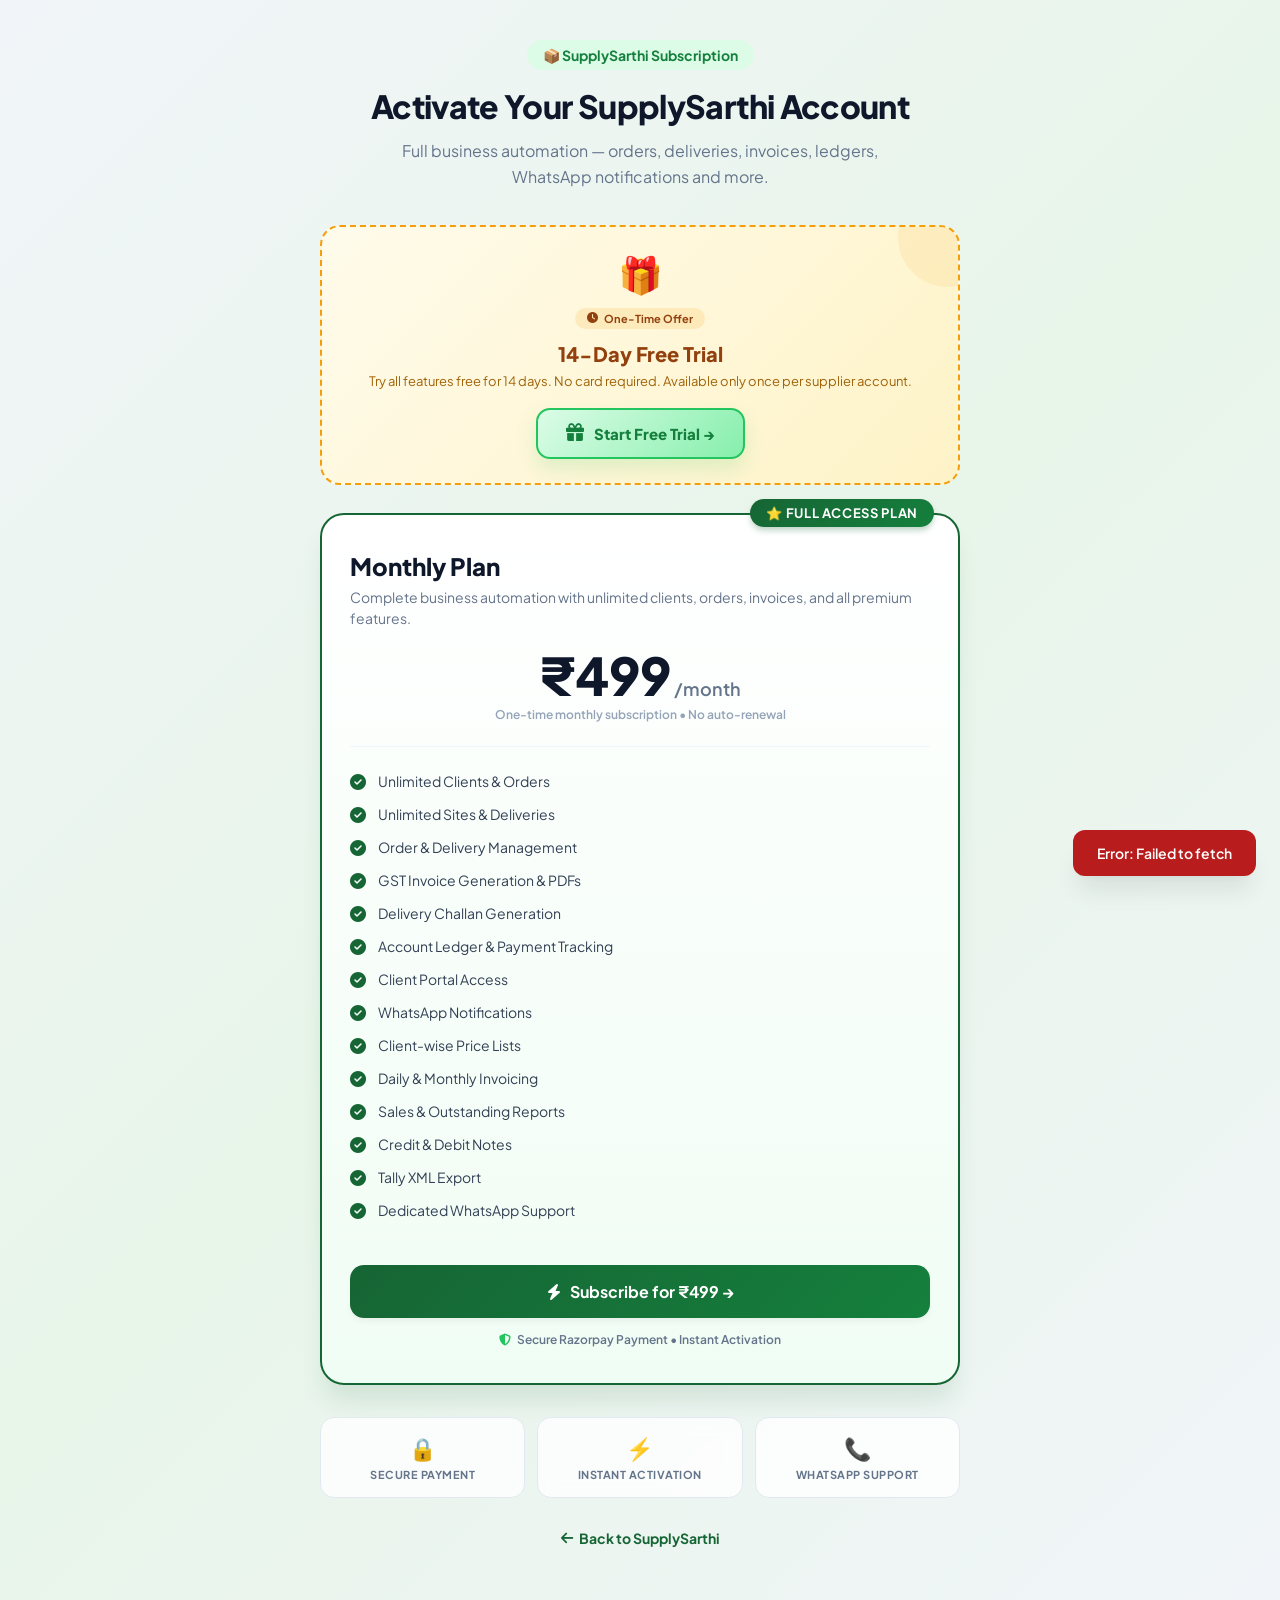
==== commit 40a02caf: "update" ====
--- a/subscription.html
+++ b/subscription.html
@@ -3,7 +3,7 @@
 <head>
   <meta charset="UTF-8">
   <meta name="viewport" content="width=device-width, initial-scale=1.0, maximum-scale=1.0">
-  <title>SupplySarthi | Flexible Subscription Plans</title>
+  <title>SupplySarthi | Subscription Plan</title>
   <link rel="preconnect" href="https://fonts.googleapis.com">
   <link rel="preconnect" href="https://fonts.gstatic.com" crossorigin>
   <link href="https://fonts.googleapis.com/css2?family=Plus+Jakarta+Sans:wght@400;500;600;700;800&display=swap" rel="stylesheet">
@@ -25,7 +25,7 @@
     
     body {
       font-family: 'Plus Jakarta Sans', sans-serif;
-      background: #f1f5f9;
+      background: linear-gradient(135deg, #f1f5f9 0%, #e8f5e9 50%, #f1f5f9 100%);
       color: var(--text);
       margin: 0;
       padding: 0;
@@ -33,14 +33,14 @@
     }
 
     .sub-container {
-      max-width: 1100px;
+      max-width: 680px;
       margin: 0 auto;
       padding: 40px 20px 60px;
     }
 
     .sub-header {
       text-align: center;
-      margin-bottom: 48px;
+      margin-bottom: 36px;
     }
 
     .sub-badge {
@@ -57,7 +57,7 @@
     }
 
     .sub-title {
-      font-size: 36px;
+      font-size: 32px;
       font-weight: 800;
       color: #0f172a;
       margin: 0 0 12px;
@@ -65,41 +65,123 @@
     }
 
     .sub-subtitle {
-      font-size: 18px;
+      font-size: 16px;
       color: #64748b;
       margin: 0 auto;
-      max-width: 600px;
+      max-width: 520px;
       line-height: 1.6;
     }
 
-    .plans-grid {
-      display: grid;
-      grid-template-columns: repeat(auto-fit, minmax(320px, 1fr));
-      gap: 32px;
-      align-items: stretch;
-    }
-
+    /* ——— Trial Section ——— */
+    .trial-section {
+      background: linear-gradient(135deg, #fffbeb 0%, #fef3c7 100%);
+      border: 2px dashed #f59e0b;
+      border-radius: 20px;
+      padding: 24px 28px;
+      margin-bottom: 28px;
+      text-align: center;
+      position: relative;
+      overflow: hidden;
+    }
+
+    .trial-section::before {
+      content: '';
+      position: absolute;
+      top: -40px;
+      right: -40px;
+      width: 100px;
+      height: 100px;
+      background: rgba(245, 158, 11, 0.1);
+      border-radius: 50%;
+    }
+
+    .trial-icon {
+      font-size: 36px;
+      margin-bottom: 8px;
+    }
+
+    .trial-title {
+      font-size: 20px;
+      font-weight: 800;
+      color: #92400e;
+      margin: 0 0 6px;
+    }
+
+    .trial-desc {
+      font-size: 13px;
+      color: #a16207;
+      margin: 0 0 16px;
+      line-height: 1.5;
+    }
+
+    .trial-badge-text {
+      display: inline-flex;
+      align-items: center;
+      gap: 6px;
+      background: rgba(245, 158, 11, 0.15);
+      color: #92400e;
+      padding: 4px 12px;
+      border-radius: 9999px;
+      font-size: 11px;
+      font-weight: 700;
+      margin-bottom: 12px;
+    }
+
+    .btn-trial {
+      display: inline-flex;
+      align-items: center;
+      gap: 10px;
+      background: linear-gradient(135deg, #dcfce7, #86efac);
+      color: #15803d;
+      border: 2px solid #22c55e;
+      padding: 14px 28px;
+      border-radius: 14px;
+      font-size: 15px;
+      font-weight: 800;
+      cursor: pointer;
+      box-shadow: 0 10px 20px rgba(34, 197, 94, 0.15);
+      transition: transform 0.2s, box-shadow 0.2s;
+      font-family: inherit;
+    }
+
+    .btn-trial:hover {
+      transform: translateY(-2px);
+      box-shadow: 0 14px 28px rgba(34, 197, 94, 0.25);
+    }
+
+    .trial-used-msg {
+      background: rgba(100, 116, 139, 0.08);
+      border: 1.5px solid #cbd5e1;
+      border-radius: 12px;
+      padding: 14px 18px;
+      margin-bottom: 28px;
+      text-align: center;
+      font-size: 13px;
+      color: #64748b;
+      font-weight: 600;
+      display: none;
+    }
+
+    .trial-used-msg i {
+      color: #94a3b8;
+      margin-right: 6px;
+    }
+
+    /* ——— Plan Card ——— */
     .plan-card {
       background: #ffffff;
-      border: 2px solid var(--border);
+      border: 2px solid var(--primary);
       border-radius: 24px;
       padding: 36px 28px;
       position: relative;
       display: flex;
       flex-direction: column;
-      box-shadow: 0 10px 15px -3px rgba(0,0,0,0.03);
-      transition: transform 0.2s ease, box-shadow 0.2s ease;
+      box-shadow: 0 20px 25px -5px rgba(22, 101, 52, 0.12);
+      background: linear-gradient(180deg, #ffffff 0%, #f0fdf4 100%);
     }
 
     .plan-card:hover {
-      transform: translateY(-4px);
-      box-shadow: var(--shadow-lg);
-    }
-
-    .plan-card.featured {
-      border-color: var(--primary);
-      background: linear-gradient(180deg, #ffffff 0%, #f0fdf4 100%);
-      box-shadow: 0 20px 25px -5px rgba(22, 101, 52, 0.12);
+      box-shadow: 0 25px 35px -5px rgba(22, 101, 52, 0.18);
     }
 
     .featured-tag {
@@ -138,37 +220,26 @@
       margin-bottom: 24px;
       padding-bottom: 24px;
       border-bottom: 1px solid #f1f5f9;
-    }
-
-    .promo-banner {
-      background: #fef3c7;
-      color: #92400e;
-      border: 1px dashed #f59e0b;
-      padding: 8px 12px;
-      border-radius: 8px;
-      font-size: 13px;
-      font-weight: 700;
-      margin-bottom: 12px;
-      display: inline-block;
-    }
-
-    .price-original {
-      text-decoration: line-through;
-      color: #94a3b8;
-      font-size: 16px;
-      font-weight: 600;
-      margin-right: 6px;
+      text-align: center;
     }
 
     .price-value {
-      font-size: 42px;
+      font-size: 52px;
       font-weight: 800;
       color: #0f172a;
+      line-height: 1;
     }
 
     .price-period {
-      font-size: 16px;
+      font-size: 18px;
       color: #64748b;
+      font-weight: 600;
+    }
+
+    .price-note {
+      font-size: 12px;
+      color: #94a3b8;
+      margin-top: 6px;
       font-weight: 600;
     }
 
@@ -208,34 +279,87 @@
       border: none;
       transition: all 0.2s ease;
       box-shadow: 0 4px 6px -1px rgba(0, 0, 0, 0.05);
+      font-family: inherit;
     }
 
     .btn-plan-primary {
-      background: var(--primary);
+      background: linear-gradient(135deg, #166534, #15803d);
       color: #ffffff;
     }
 
     .btn-plan-primary:hover {
-      background: var(--primary-dark);
+      background: linear-gradient(135deg, #14532d, #166534);
       box-shadow: 0 10px 15px -3px rgba(22, 101, 52, 0.3);
-    }
-
-    .btn-plan-outline {
-      background: #ffffff;
+      transform: translateY(-2px);
+    }
+
+    .plan-footer {
+      text-align: center;
+      font-size: 12px;
+      color: #64748b;
+      margin-top: 14px;
+      font-weight: 600;
+    }
+
+    .plan-footer i {
+      color: #22c55e;
+      margin-right: 4px;
+    }
+
+    /* ——— Trust Section ——— */
+    .trust-section {
+      margin-top: 32px;
+      text-align: center;
+    }
+
+    .trust-grid {
+      display: grid;
+      grid-template-columns: repeat(3, 1fr);
+      gap: 12px;
+      margin-top: 16px;
+    }
+
+    .trust-item {
+      background: rgba(255,255,255,0.8);
+      backdrop-filter: blur(8px);
+      border: 1px solid var(--border);
+      border-radius: 14px;
+      padding: 16px 12px;
+      text-align: center;
+    }
+
+    .trust-icon {
+      font-size: 22px;
+      margin-bottom: 6px;
+    }
+
+    .trust-label {
+      font-size: 11px;
+      font-weight: 700;
+      color: var(--text-muted);
+      text-transform: uppercase;
+      letter-spacing: 0.5px;
+    }
+
+    /* ——— Back Link ——— */
+    .back-link {
+      text-align: center;
+      margin-top: 28px;
+    }
+
+    .back-link a {
       color: var(--primary);
-      border: 2px solid var(--primary);
-    }
-
-    .btn-plan-outline:hover {
-      background: #f0fdf4;
-    }
-
-    .trial-badge {
-      text-align: center;
-      font-size: 13px;
-      color: #64748b;
-      margin-top: 12px;
-      font-weight: 600;
+      font-weight: 700;
+      font-size: 14px;
+      text-decoration: none;
+      display: inline-flex;
+      align-items: center;
+      gap: 6px;
+      transition: opacity 0.2s;
+    }
+
+    .back-link a:hover {
+      opacity: 0.8;
     }
 
     .toast-box {
@@ -250,99 +374,106 @@
       z-index: 9999;
       display: none;
       box-shadow: var(--shadow-lg);
+      max-width: 380px;
+      font-size: 14px;
     }
     .toast-box.show { display: block; }
+
+    @media (max-width: 480px) {
+      .sub-title { font-size: 26px; }
+      .price-value { font-size: 42px; }
+      .trust-grid { grid-template-columns: 1fr; }
+      .sub-container { padding: 24px 16px 40px; }
+    }
   </style>
 </head>
 <body>
 
   <div class="sub-container">
     <div class="sub-header">
-      <div class="sub-badge">🥈 Flexible Monthly &amp; Annual Options</div>
-      <h1 class="sub-title">Upgrade Your SupplySarthi Account</h1>
-      <p class="sub-subtitle">Streamline orders, deliveries, invoices, ledgers, and WhatsApp notifications with full business automation.</p>
+      <div class="sub-badge">📦 SupplySarthi Subscription</div>
+      <h1 class="sub-title">Activate Your SupplySarthi Account</h1>
+      <p class="sub-subtitle">Full business automation — orders, deliveries, invoices, ledgers, WhatsApp notifications and more.</p>
+    </div>
+
+    <!-- FREE TRIAL SECTION (shown only if trial not used) -->
+    <div id="trialSection" class="trial-section">
+      <div class="trial-icon">🎁</div>
+      <div class="trial-badge-text"><i class="fa fa-clock"></i> One-Time Offer</div>
+      <h3 class="trial-title">14-Day Free Trial</h3>
+      <p class="trial-desc">Try all features free for 14 days. No card required. Available only once per supplier account.</p>
+      <button class="btn-trial" onclick="startFreeTrialDirect()">
+        <i class="fa fa-gift" style="font-size:18px;"></i> Start Free Trial →
+      </button>
+    </div>
+
+    <!-- TRIAL ALREADY USED MESSAGE -->
+    <div id="trialUsedMsg" class="trial-used-msg">
+      <i class="fa fa-circle-check"></i> Your 14-day free trial has already been used. Subscribe below to continue using SupplySarthi.
+    </div>
+
+    <!-- SINGLE PLAN CARD: ₹499 / 1 Month -->
+    <div class="plan-card">
+      <div class="featured-tag">⭐ Full Access Plan</div>
+      <div class="plan-name">
+        <span>Monthly Plan</span>
+      </div>
+      <p class="plan-desc">Complete business automation with unlimited clients, orders, invoices, and all premium features.</p>
       
-      <div id="freeTrialBtnContainer" style="margin-top:20px;">
-        <button onclick="startFreeTrialDirect()" style="background:linear-gradient(135deg,#dcfce7,#86efac);color:#15803d;border:2px solid #22c55e;padding:12px 24px;border-radius:14px;font-size:15px;font-weight:800;cursor:pointer;display:inline-flex;align-items:center;gap:10px;box-shadow:0 10px 20px rgba(34,197,94,0.15);transition:transform 0.2s;">
-          <i class="fa fa-gift" style="font-size:18px;"></i> Start 14-Day Free Trial (No Card Required)
-        </button>
+      <div class="plan-price-box">
+        <div>
+          <span class="price-value">₹499</span>
+          <span class="price-period">/month</span>
+        </div>
+        <div class="price-note">One-time monthly subscription • No auto-renewal</div>
       </div>
-    </div>
-
-    <div class="plans-grid">
-
-      <!-- Monthly Plan Card -->
-      <div class="plan-card">
-        <div class="plan-name">
-          <span>Monthly Plan</span>
+
+      <ul class="feature-list">
+        <li class="feature-item"><i class="fa-solid fa-check-circle"></i> <span>Unlimited Clients & Orders</span></li>
+        <li class="feature-item"><i class="fa-solid fa-check-circle"></i> <span>Unlimited Sites & Deliveries</span></li>
+        <li class="feature-item"><i class="fa-solid fa-check-circle"></i> <span>Order & Delivery Management</span></li>
+        <li class="feature-item"><i class="fa-solid fa-check-circle"></i> <span>GST Invoice Generation & PDFs</span></li>
+        <li class="feature-item"><i class="fa-solid fa-check-circle"></i> <span>Delivery Challan Generation</span></li>
+        <li class="feature-item"><i class="fa-solid fa-check-circle"></i> <span>Account Ledger & Payment Tracking</span></li>
+        <li class="feature-item"><i class="fa-solid fa-check-circle"></i> <span>Client Portal Access</span></li>
+        <li class="feature-item"><i class="fa-solid fa-check-circle"></i> <span>WhatsApp Notifications</span></li>
+        <li class="feature-item"><i class="fa-solid fa-check-circle"></i> <span>Client-wise Price Lists</span></li>
+        <li class="feature-item"><i class="fa-solid fa-check-circle"></i> <span>Daily & Monthly Invoicing</span></li>
+        <li class="feature-item"><i class="fa-solid fa-check-circle"></i> <span>Sales & Outstanding Reports</span></li>
+        <li class="feature-item"><i class="fa-solid fa-check-circle"></i> <span>Credit & Debit Notes</span></li>
+        <li class="feature-item"><i class="fa-solid fa-check-circle"></i> <span>Tally XML Export</span></li>
+        <li class="feature-item"><i class="fa-solid fa-check-circle"></i> <span>Dedicated WhatsApp Support</span></li>
+      </ul>
+
+      <button class="btn-plan btn-plan-primary" onclick="startSubscriptionCheckout()">
+        <i class="fa fa-bolt" style="margin-right:6px;"></i> Subscribe for ₹499 →
+      </button>
+      <div class="plan-footer">
+        <i class="fa fa-shield-halved"></i> Secure Razorpay Payment • Instant Activation
+      </div>
+    </div>
+
+    <!-- TRUST BADGES -->
+    <div class="trust-section">
+      <div class="trust-grid">
+        <div class="trust-item">
+          <div class="trust-icon">🔒</div>
+          <div class="trust-label">Secure Payment</div>
         </div>
-        <p class="plan-desc">Perfect for full business automation with unlimited usage.</p>
-        
-        <div class="plan-price-box">
-          <div class="promo-banner">🎉 First Month Promo: Only ₹499!</div>
-          <div>
-            <span class="price-value">₹999</span>
-            <span class="price-period">/month</span>
-          </div>
+        <div class="trust-item">
+          <div class="trust-icon">⚡</div>
+          <div class="trust-label">Instant Activation</div>
         </div>
-
-        <ul class="feature-list">
-          <li class="feature-item"><i class="fa-solid fa-check-circle"></i> <span>Unlimited Clients</span></li>
-          <li class="feature-item"><i class="fa-solid fa-check-circle"></i> <span>Unlimited Orders & Sites</span></li>
-          <li class="feature-item"><i class="fa-solid fa-check-circle"></i> <span>Order & Delivery Management</span></li>
-          <li class="feature-item"><i class="fa-solid fa-check-circle"></i> <span>Client & Site Management</span></li>
-          <li class="feature-item"><i class="fa-solid fa-check-circle"></i> <span>GST Invoice Generation</span></li>
-          <li class="feature-item"><i class="fa-solid fa-check-circle"></i> <span>Delivery Challan & PDF</span></li>
-          <li class="feature-item"><i class="fa-solid fa-check-circle"></i> <span>Account Ledger Management</span></li>
-          <li class="feature-item"><i class="fa-solid fa-check-circle"></i> <span>Payment Tracking</span></li>
-          <li class="feature-item"><i class="fa-solid fa-check-circle"></i> <span>Client Portal</span></li>
-          <li class="feature-item"><i class="fa-solid fa-check-circle"></i> <span>WhatsApp Notifications</span></li>
-          <li class="feature-item"><i class="fa-solid fa-check-circle"></i> <span>Client-wise Price Lists</span></li>
-          <li class="feature-item"><i class="fa-solid fa-check-circle"></i> <span>Daily & Monthly Invoicing</span></li>
-          <li class="feature-item"><i class="fa-solid fa-check-circle"></i> <span>Sales & Outstanding Reports</span></li>
-          <li class="feature-item"><i class="fa-solid fa-check-circle"></i> <span>Credit & Debit Notes</span></li>
-          <li class="feature-item"><i class="fa-solid fa-check-circle"></i> <span>Dedicated WhatsApp Support</span></li>
-        </ul>
-
-        <button class="btn-plan btn-plan-outline" onclick="startSubscriptionCheckout('monthly', true)">
-          Start for ₹499 →
-        </button>
-        <div id="freeTrialBadge" class="trial-badge">🎁 Includes 14 days free trial eligibility</div>
+        <div class="trust-item">
+          <div class="trust-icon">📞</div>
+          <div class="trust-label">WhatsApp Support</div>
+        </div>
       </div>
-
-      <!-- Yearly Plan Card (Featured) -->
-      <div class="plan-card featured">
-        <div class="featured-tag">⭐ Best Value & Annual Savings</div>
-        <div class="plan-name">
-          <span>Yearly Plan</span>
-        </div>
-        <p class="plan-desc">Maximum savings for long-term growth and locked-in pricing.</p>
-        
-        <div class="plan-price-box">
-          <div class="promo-banner">🎉 Save ₹1,989 Every Year</div>
-          <div>
-            <span class="price-original">₹11,988</span>
-            <span class="price-value">₹9,999</span>
-            <span class="price-period">/year</span>
-          </div>
-        </div>
-
-        <ul class="feature-list">
-          <li class="feature-item"><i class="fa-solid fa-star" style="color:#eab308;"></i> <strong>Everything in Monthly Plan</strong></li>
-          <li class="feature-item"><i class="fa-solid fa-check-circle"></i> <span>Unlimited Clients & Orders</span></li>
-          <li class="feature-item"><i class="fa-solid fa-check-circle"></i> <span>Unlimited Sites</span></li>
-          <li class="feature-item"><i class="fa-solid fa-check-circle"></i> <span>Priority Setup & Migration</span></li>
-          <li class="feature-item"><i class="fa-solid fa-check-circle"></i> <span>Dedicated On-Call Support</span></li>
-          <li class="feature-item"><i class="fa-solid fa-check-circle"></i> <span>All Future Updates Included</span></li>
-          <li class="feature-item"><i class="fa-solid fa-check-circle"></i> <span>Price Locked Forever</span></li>
-        </ul>
-
-        <button class="btn-plan btn-plan-primary" onclick="startSubscriptionCheckout('yearly', false)">
-          Get Yearly Plan →
-        </button>
-        <div class="trial-badge">🔒 Locked price guarantee + Priority setup</div>
-      </div>
-
+    </div>
+
+    <!-- BACK LINK -->
+    <div class="back-link">
+      <a href="index.html"><i class="fa fa-arrow-left"></i> Back to SupplySarthi</a>
     </div>
   </div>
 
@@ -361,12 +492,14 @@
   <script src="config.js"></script>
   <script>
     document.addEventListener('DOMContentLoaded', function () {
+      // Check subscription info to show/hide trial section
       api('getSubscriptionInfo', {}, function (r) {
         if (r && (r.hasUsedTrial || r.canUseFreeTrial === false || r.plan)) {
-          var btnContainer = document.getElementById('freeTrialBtnContainer');
-          if (btnContainer) btnContainer.style.display = 'none';
-          var trialBadge = document.getElementById('freeTrialBadge');
-          if (trialBadge) trialBadge.style.display = 'none';
+          // Trial already used — hide trial section, show message
+          var trialSec = document.getElementById('trialSection');
+          if (trialSec) trialSec.style.display = 'none';
+          var trialUsed = document.getElementById('trialUsedMsg');
+          if (trialUsed) trialUsed.style.display = 'block';
         }
       });
     });
@@ -376,7 +509,7 @@
       t.textContent = msg;
       t.style.background = isErr ? '#b91c1c' : '#166534';
       t.classList.add('show');
-      setTimeout(function () { t.classList.remove('show'); }, 3500);
+      setTimeout(function () { t.classList.remove('show'); }, 4000);
     }
     function beginBusy(title, subtitle) {
       document.getElementById('busyTitle').textContent = title || 'Please wait';
@@ -398,7 +531,7 @@
       .catch(function (err) { if (errCb) errCb(err); else toast('Error: ' + err.message, true); });
     }
     function startFreeTrialDirect() {
-      beginBusy('Activating Free Trial', 'Updating subscription database...');
+      beginBusy('Activating Free Trial', 'Setting up your 14-day trial...');
       api('startFreeTrial', {}, function (r) {
         endBusy();
         if (r && r.success) {
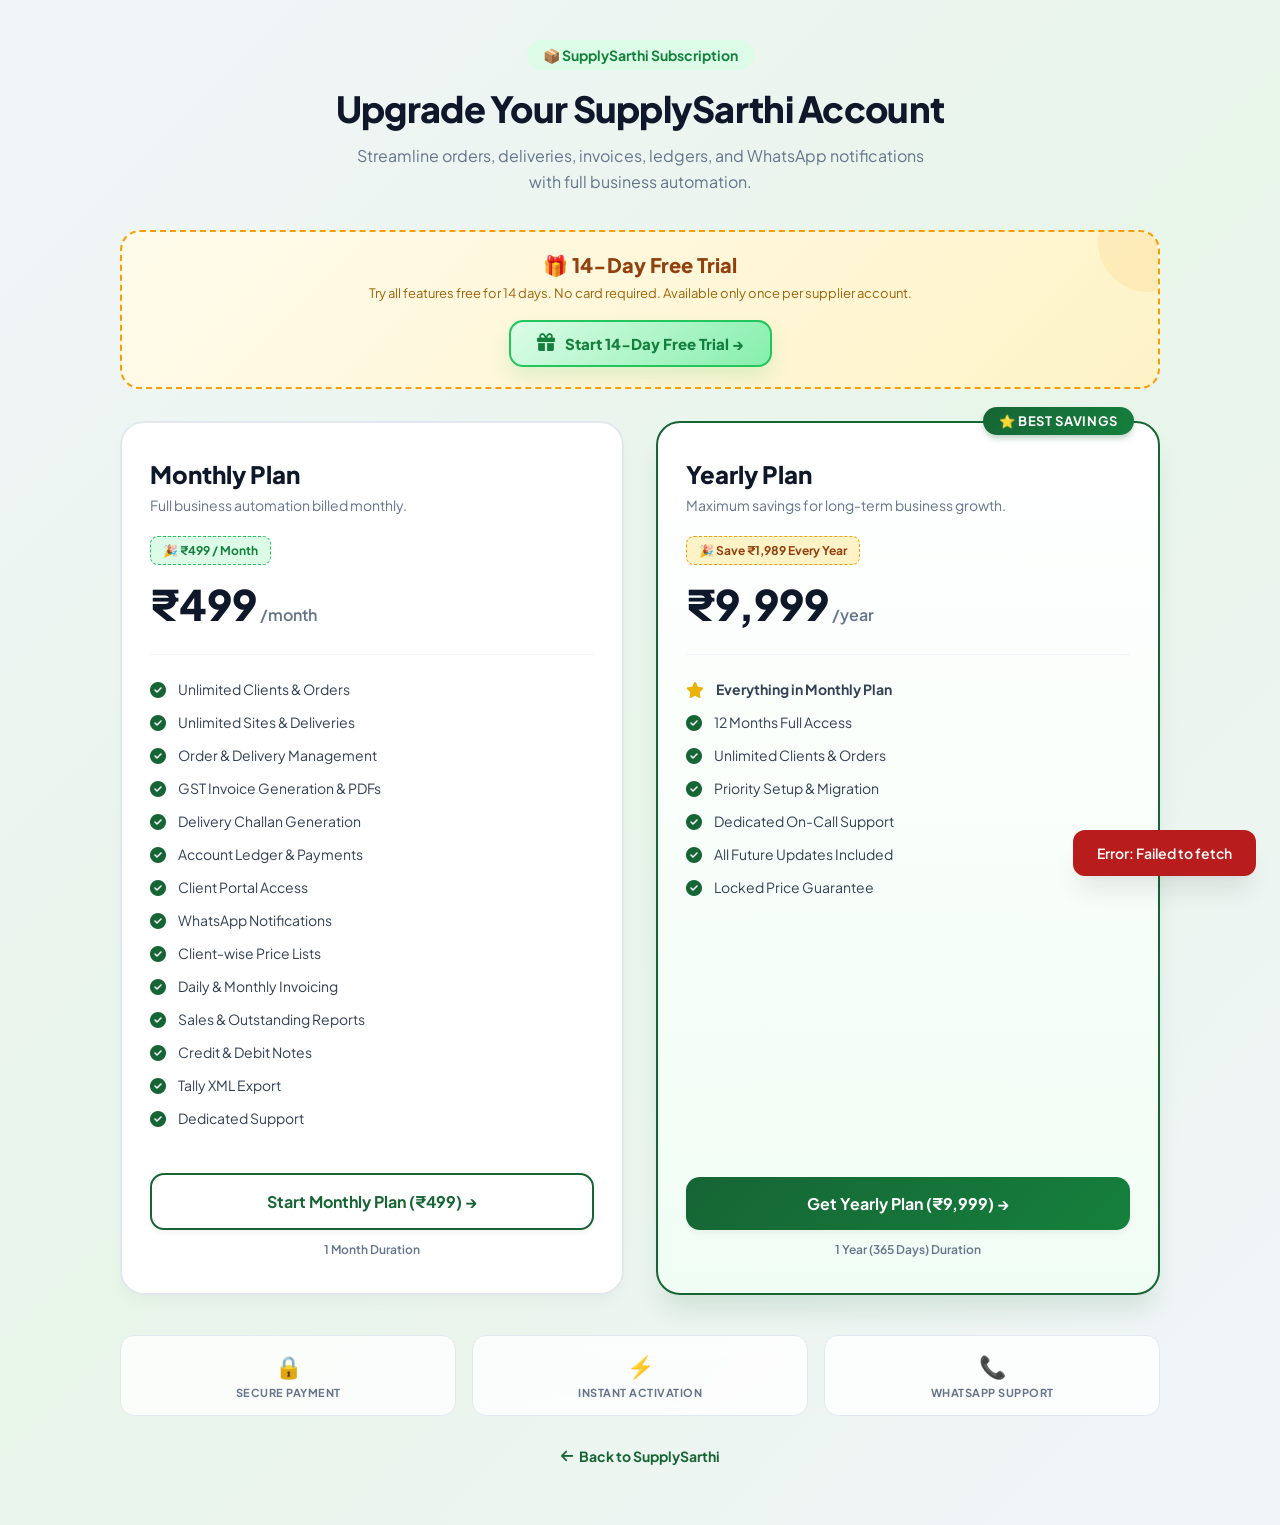
==== commit d1559a72: "update" ====
--- a/subscription.html
+++ b/subscription.html
@@ -3,7 +3,7 @@
 <head>
   <meta charset="UTF-8">
   <meta name="viewport" content="width=device-width, initial-scale=1.0, maximum-scale=1.0">
-  <title>SupplySarthi | Subscription Plan</title>
+  <title>SupplySarthi | Flexible Subscription Plans</title>
   <link rel="preconnect" href="https://fonts.googleapis.com">
   <link rel="preconnect" href="https://fonts.gstatic.com" crossorigin>
   <link href="https://fonts.googleapis.com/css2?family=Plus+Jakarta+Sans:wght@400;500;600;700;800&display=swap" rel="stylesheet">
@@ -33,7 +33,7 @@
     }
 
     .sub-container {
-      max-width: 680px;
+      max-width: 1080px;
       margin: 0 auto;
       padding: 40px 20px 60px;
     }
@@ -57,7 +57,7 @@
     }
 
     .sub-title {
-      font-size: 32px;
+      font-size: 36px;
       font-weight: 800;
       color: #0f172a;
       margin: 0 0 12px;
@@ -68,7 +68,7 @@
       font-size: 16px;
       color: #64748b;
       margin: 0 auto;
-      max-width: 520px;
+      max-width: 600px;
       line-height: 1.6;
     }
 
@@ -77,8 +77,8 @@
       background: linear-gradient(135deg, #fffbeb 0%, #fef3c7 100%);
       border: 2px dashed #f59e0b;
       border-radius: 20px;
-      padding: 24px 28px;
-      margin-bottom: 28px;
+      padding: 20px 28px;
+      margin-bottom: 32px;
       text-align: center;
       position: relative;
       overflow: hidden;
@@ -95,11 +95,6 @@
       border-radius: 50%;
     }
 
-    .trial-icon {
-      font-size: 36px;
-      margin-bottom: 8px;
-    }
-
     .trial-title {
       font-size: 20px;
       font-weight: 800;
@@ -112,19 +107,6 @@
       color: #a16207;
       margin: 0 0 16px;
       line-height: 1.5;
-    }
-
-    .trial-badge-text {
-      display: inline-flex;
-      align-items: center;
-      gap: 6px;
-      background: rgba(245, 158, 11, 0.15);
-      color: #92400e;
-      padding: 4px 12px;
-      border-radius: 9999px;
-      font-size: 11px;
-      font-weight: 700;
-      margin-bottom: 12px;
     }
 
     .btn-trial {
@@ -134,7 +116,7 @@
       background: linear-gradient(135deg, #dcfce7, #86efac);
       color: #15803d;
       border: 2px solid #22c55e;
-      padding: 14px 28px;
+      padding: 12px 26px;
       border-radius: 14px;
       font-size: 15px;
       font-weight: 800;
@@ -154,7 +136,7 @@
       border: 1.5px solid #cbd5e1;
       border-radius: 12px;
       padding: 14px 18px;
-      margin-bottom: 28px;
+      margin-bottom: 32px;
       text-align: center;
       font-size: 13px;
       color: #64748b;
@@ -162,26 +144,35 @@
       display: none;
     }
 
-    .trial-used-msg i {
-      color: #94a3b8;
-      margin-right: 6px;
-    }
-
-    /* ——— Plan Card ——— */
+    /* ——— Grid & Cards ——— */
+    .plans-grid {
+      display: grid;
+      grid-template-columns: repeat(auto-fit, minmax(320px, 1fr));
+      gap: 32px;
+      align-items: stretch;
+    }
+
     .plan-card {
       background: #ffffff;
-      border: 2px solid var(--primary);
+      border: 2px solid var(--border);
       border-radius: 24px;
       padding: 36px 28px;
       position: relative;
       display: flex;
       flex-direction: column;
+      box-shadow: 0 10px 15px -3px rgba(0,0,0,0.03);
+      transition: transform 0.2s ease, box-shadow 0.2s ease;
+    }
+
+    .plan-card:hover {
+      transform: translateY(-4px);
+      box-shadow: var(--shadow-lg);
+    }
+
+    .plan-card.featured {
+      border-color: var(--primary);
+      background: linear-gradient(180deg, #ffffff 0%, #f0fdf4 100%);
       box-shadow: 0 20px 25px -5px rgba(22, 101, 52, 0.12);
-      background: linear-gradient(180deg, #ffffff 0%, #f0fdf4 100%);
-    }
-
-    .plan-card:hover {
-      box-shadow: 0 25px 35px -5px rgba(22, 101, 52, 0.18);
     }
 
     .featured-tag {
@@ -220,26 +211,29 @@
       margin-bottom: 24px;
       padding-bottom: 24px;
       border-bottom: 1px solid #f1f5f9;
-      text-align: center;
+    }
+
+    .promo-banner {
+      background: #dcfce7;
+      color: #15803d;
+      border: 1px dashed #22c55e;
+      padding: 6px 12px;
+      border-radius: 8px;
+      font-size: 12px;
+      font-weight: 700;
+      margin-bottom: 12px;
+      display: inline-block;
     }
 
     .price-value {
-      font-size: 52px;
+      font-size: 42px;
       font-weight: 800;
       color: #0f172a;
-      line-height: 1;
     }
 
     .price-period {
-      font-size: 18px;
+      font-size: 16px;
       color: #64748b;
-      font-weight: 600;
-    }
-
-    .price-note {
-      font-size: 12px;
-      color: #94a3b8;
-      margin-top: 6px;
       font-weight: 600;
     }
 
@@ -290,32 +284,35 @@
     .btn-plan-primary:hover {
       background: linear-gradient(135deg, #14532d, #166534);
       box-shadow: 0 10px 15px -3px rgba(22, 101, 52, 0.3);
-      transform: translateY(-2px);
+    }
+
+    .btn-plan-outline {
+      background: #ffffff;
+      color: var(--primary);
+      border: 2px solid var(--primary);
+    }
+
+    .btn-plan-outline:hover {
+      background: #f0fdf4;
     }
 
     .plan-footer {
       text-align: center;
       font-size: 12px;
       color: #64748b;
-      margin-top: 14px;
+      margin-top: 12px;
       font-weight: 600;
     }
 
-    .plan-footer i {
-      color: #22c55e;
-      margin-right: 4px;
-    }
-
-    /* ——— Trust Section ——— */
     .trust-section {
-      margin-top: 32px;
+      margin-top: 40px;
       text-align: center;
     }
 
     .trust-grid {
       display: grid;
       grid-template-columns: repeat(3, 1fr);
-      gap: 12px;
+      gap: 16px;
       margin-top: 16px;
     }
 
@@ -341,7 +338,6 @@
       letter-spacing: 0.5px;
     }
 
-    /* ——— Back Link ——— */
     .back-link {
       text-align: center;
       margin-top: 28px;
@@ -355,11 +351,6 @@
       display: inline-flex;
       align-items: center;
       gap: 6px;
-      transition: opacity 0.2s;
-    }
-
-    .back-link a:hover {
-      opacity: 0.8;
     }
 
     .toast-box {
@@ -379,11 +370,9 @@
     }
     .toast-box.show { display: block; }
 
-    @media (max-width: 480px) {
-      .sub-title { font-size: 26px; }
-      .price-value { font-size: 42px; }
+    @media (max-width: 640px) {
+      .sub-title { font-size: 28px; }
       .trust-grid { grid-template-columns: 1fr; }
-      .sub-container { padding: 24px 16px 40px; }
     }
   </style>
 </head>
@@ -392,65 +381,96 @@
   <div class="sub-container">
     <div class="sub-header">
       <div class="sub-badge">📦 SupplySarthi Subscription</div>
-      <h1 class="sub-title">Activate Your SupplySarthi Account</h1>
-      <p class="sub-subtitle">Full business automation — orders, deliveries, invoices, ledgers, WhatsApp notifications and more.</p>
+      <h1 class="sub-title">Upgrade Your SupplySarthi Account</h1>
+      <p class="sub-subtitle">Streamline orders, deliveries, invoices, ledgers, and WhatsApp notifications with full business automation.</p>
     </div>
 
     <!-- FREE TRIAL SECTION (shown only if trial not used) -->
     <div id="trialSection" class="trial-section">
-      <div class="trial-icon">🎁</div>
-      <div class="trial-badge-text"><i class="fa fa-clock"></i> One-Time Offer</div>
-      <h3 class="trial-title">14-Day Free Trial</h3>
+      <h3 class="trial-title">🎁 14-Day Free Trial</h3>
       <p class="trial-desc">Try all features free for 14 days. No card required. Available only once per supplier account.</p>
       <button class="btn-trial" onclick="startFreeTrialDirect()">
-        <i class="fa fa-gift" style="font-size:18px;"></i> Start Free Trial →
+        <i class="fa fa-gift" style="font-size:18px;"></i> Start 14-Day Free Trial →
       </button>
     </div>
 
     <!-- TRIAL ALREADY USED MESSAGE -->
     <div id="trialUsedMsg" class="trial-used-msg">
-      <i class="fa fa-circle-check"></i> Your 14-day free trial has already been used. Subscribe below to continue using SupplySarthi.
-    </div>
-
-    <!-- SINGLE PLAN CARD: ₹499 / 1 Month -->
-    <div class="plan-card">
-      <div class="featured-tag">⭐ Full Access Plan</div>
-      <div class="plan-name">
-        <span>Monthly Plan</span>
+      <i class="fa fa-circle-check"></i> Your 14-day free trial has already been used. Please select a subscription plan below to continue.
+    </div>
+
+    <div class="plans-grid">
+
+      <!-- Monthly Plan Card -->
+      <div class="plan-card">
+        <div class="plan-name">
+          <span>Monthly Plan</span>
+        </div>
+        <p class="plan-desc">Full business automation billed monthly.</p>
+        
+        <div class="plan-price-box">
+          <div class="promo-banner">🎉 ₹499 / Month</div>
+          <div>
+            <span class="price-value">₹499</span>
+            <span class="price-period">/month</span>
+          </div>
+        </div>
+
+        <ul class="feature-list">
+          <li class="feature-item"><i class="fa-solid fa-check-circle"></i> <span>Unlimited Clients & Orders</span></li>
+          <li class="feature-item"><i class="fa-solid fa-check-circle"></i> <span>Unlimited Sites & Deliveries</span></li>
+          <li class="feature-item"><i class="fa-solid fa-check-circle"></i> <span>Order & Delivery Management</span></li>
+          <li class="feature-item"><i class="fa-solid fa-check-circle"></i> <span>GST Invoice Generation & PDFs</span></li>
+          <li class="feature-item"><i class="fa-solid fa-check-circle"></i> <span>Delivery Challan Generation</span></li>
+          <li class="feature-item"><i class="fa-solid fa-check-circle"></i> <span>Account Ledger & Payments</span></li>
+          <li class="feature-item"><i class="fa-solid fa-check-circle"></i> <span>Client Portal Access</span></li>
+          <li class="feature-item"><i class="fa-solid fa-check-circle"></i> <span>WhatsApp Notifications</span></li>
+          <li class="feature-item"><i class="fa-solid fa-check-circle"></i> <span>Client-wise Price Lists</span></li>
+          <li class="feature-item"><i class="fa-solid fa-check-circle"></i> <span>Daily & Monthly Invoicing</span></li>
+          <li class="feature-item"><i class="fa-solid fa-check-circle"></i> <span>Sales & Outstanding Reports</span></li>
+          <li class="feature-item"><i class="fa-solid fa-check-circle"></i> <span>Credit & Debit Notes</span></li>
+          <li class="feature-item"><i class="fa-solid fa-check-circle"></i> <span>Tally XML Export</span></li>
+          <li class="feature-item"><i class="fa-solid fa-check-circle"></i> <span>Dedicated Support</span></li>
+        </ul>
+
+        <button class="btn-plan btn-plan-outline" onclick="startSubscriptionCheckout('monthly')">
+          Start Monthly Plan (₹499) →
+        </button>
+        <div class="plan-footer">1 Month Duration</div>
       </div>
-      <p class="plan-desc">Complete business automation with unlimited clients, orders, invoices, and all premium features.</p>
-      
-      <div class="plan-price-box">
-        <div>
-          <span class="price-value">₹499</span>
-          <span class="price-period">/month</span>
-        </div>
-        <div class="price-note">One-time monthly subscription • No auto-renewal</div>
+
+      <!-- Yearly Plan Card (Featured) -->
+      <div class="plan-card featured">
+        <div class="featured-tag">⭐ Best Savings</div>
+        <div class="plan-name">
+          <span>Yearly Plan</span>
+        </div>
+        <p class="plan-desc">Maximum savings for long-term business growth.</p>
+        
+        <div class="plan-price-box">
+          <div class="promo-banner" style="background:#fef3c7;color:#92400e;border-color:#f59e0b;">🎉 Save ₹1,989 Every Year</div>
+          <div>
+            <span class="price-value">₹9,999</span>
+            <span class="price-period">/year</span>
+          </div>
+        </div>
+
+        <ul class="feature-list">
+          <li class="feature-item"><i class="fa-solid fa-star" style="color:#eab308;"></i> <strong>Everything in Monthly Plan</strong></li>
+          <li class="feature-item"><i class="fa-solid fa-check-circle"></i> <span>12 Months Full Access</span></li>
+          <li class="feature-item"><i class="fa-solid fa-check-circle"></i> <span>Unlimited Clients & Orders</span></li>
+          <li class="feature-item"><i class="fa-solid fa-check-circle"></i> <span>Priority Setup & Migration</span></li>
+          <li class="feature-item"><i class="fa-solid fa-check-circle"></i> <span>Dedicated On-Call Support</span></li>
+          <li class="feature-item"><i class="fa-solid fa-check-circle"></i> <span>All Future Updates Included</span></li>
+          <li class="feature-item"><i class="fa-solid fa-check-circle"></i> <span>Locked Price Guarantee</span></li>
+        </ul>
+
+        <button class="btn-plan btn-plan-primary" onclick="startSubscriptionCheckout('yearly')">
+          Get Yearly Plan (₹9,999) →
+        </button>
+        <div class="plan-footer">1 Year (365 Days) Duration</div>
       </div>
 
-      <ul class="feature-list">
-        <li class="feature-item"><i class="fa-solid fa-check-circle"></i> <span>Unlimited Clients & Orders</span></li>
-        <li class="feature-item"><i class="fa-solid fa-check-circle"></i> <span>Unlimited Sites & Deliveries</span></li>
-        <li class="feature-item"><i class="fa-solid fa-check-circle"></i> <span>Order & Delivery Management</span></li>
-        <li class="feature-item"><i class="fa-solid fa-check-circle"></i> <span>GST Invoice Generation & PDFs</span></li>
-        <li class="feature-item"><i class="fa-solid fa-check-circle"></i> <span>Delivery Challan Generation</span></li>
-        <li class="feature-item"><i class="fa-solid fa-check-circle"></i> <span>Account Ledger & Payment Tracking</span></li>
-        <li class="feature-item"><i class="fa-solid fa-check-circle"></i> <span>Client Portal Access</span></li>
-        <li class="feature-item"><i class="fa-solid fa-check-circle"></i> <span>WhatsApp Notifications</span></li>
-        <li class="feature-item"><i class="fa-solid fa-check-circle"></i> <span>Client-wise Price Lists</span></li>
-        <li class="feature-item"><i class="fa-solid fa-check-circle"></i> <span>Daily & Monthly Invoicing</span></li>
-        <li class="feature-item"><i class="fa-solid fa-check-circle"></i> <span>Sales & Outstanding Reports</span></li>
-        <li class="feature-item"><i class="fa-solid fa-check-circle"></i> <span>Credit & Debit Notes</span></li>
-        <li class="feature-item"><i class="fa-solid fa-check-circle"></i> <span>Tally XML Export</span></li>
-        <li class="feature-item"><i class="fa-solid fa-check-circle"></i> <span>Dedicated WhatsApp Support</span></li>
-      </ul>
-
-      <button class="btn-plan btn-plan-primary" onclick="startSubscriptionCheckout()">
-        <i class="fa fa-bolt" style="margin-right:6px;"></i> Subscribe for ₹499 →
-      </button>
-      <div class="plan-footer">
-        <i class="fa fa-shield-halved"></i> Secure Razorpay Payment • Instant Activation
-      </div>
     </div>
 
     <!-- TRUST BADGES -->
@@ -492,10 +512,8 @@
   <script src="config.js"></script>
   <script>
     document.addEventListener('DOMContentLoaded', function () {
-      // Check subscription info to show/hide trial section
       api('getSubscriptionInfo', {}, function (r) {
         if (r && (r.hasUsedTrial || r.canUseFreeTrial === false || r.plan)) {
-          // Trial already used — hide trial section, show message
           var trialSec = document.getElementById('trialSection');
           if (trialSec) trialSec.style.display = 'none';
           var trialUsed = document.getElementById('trialUsedMsg');
